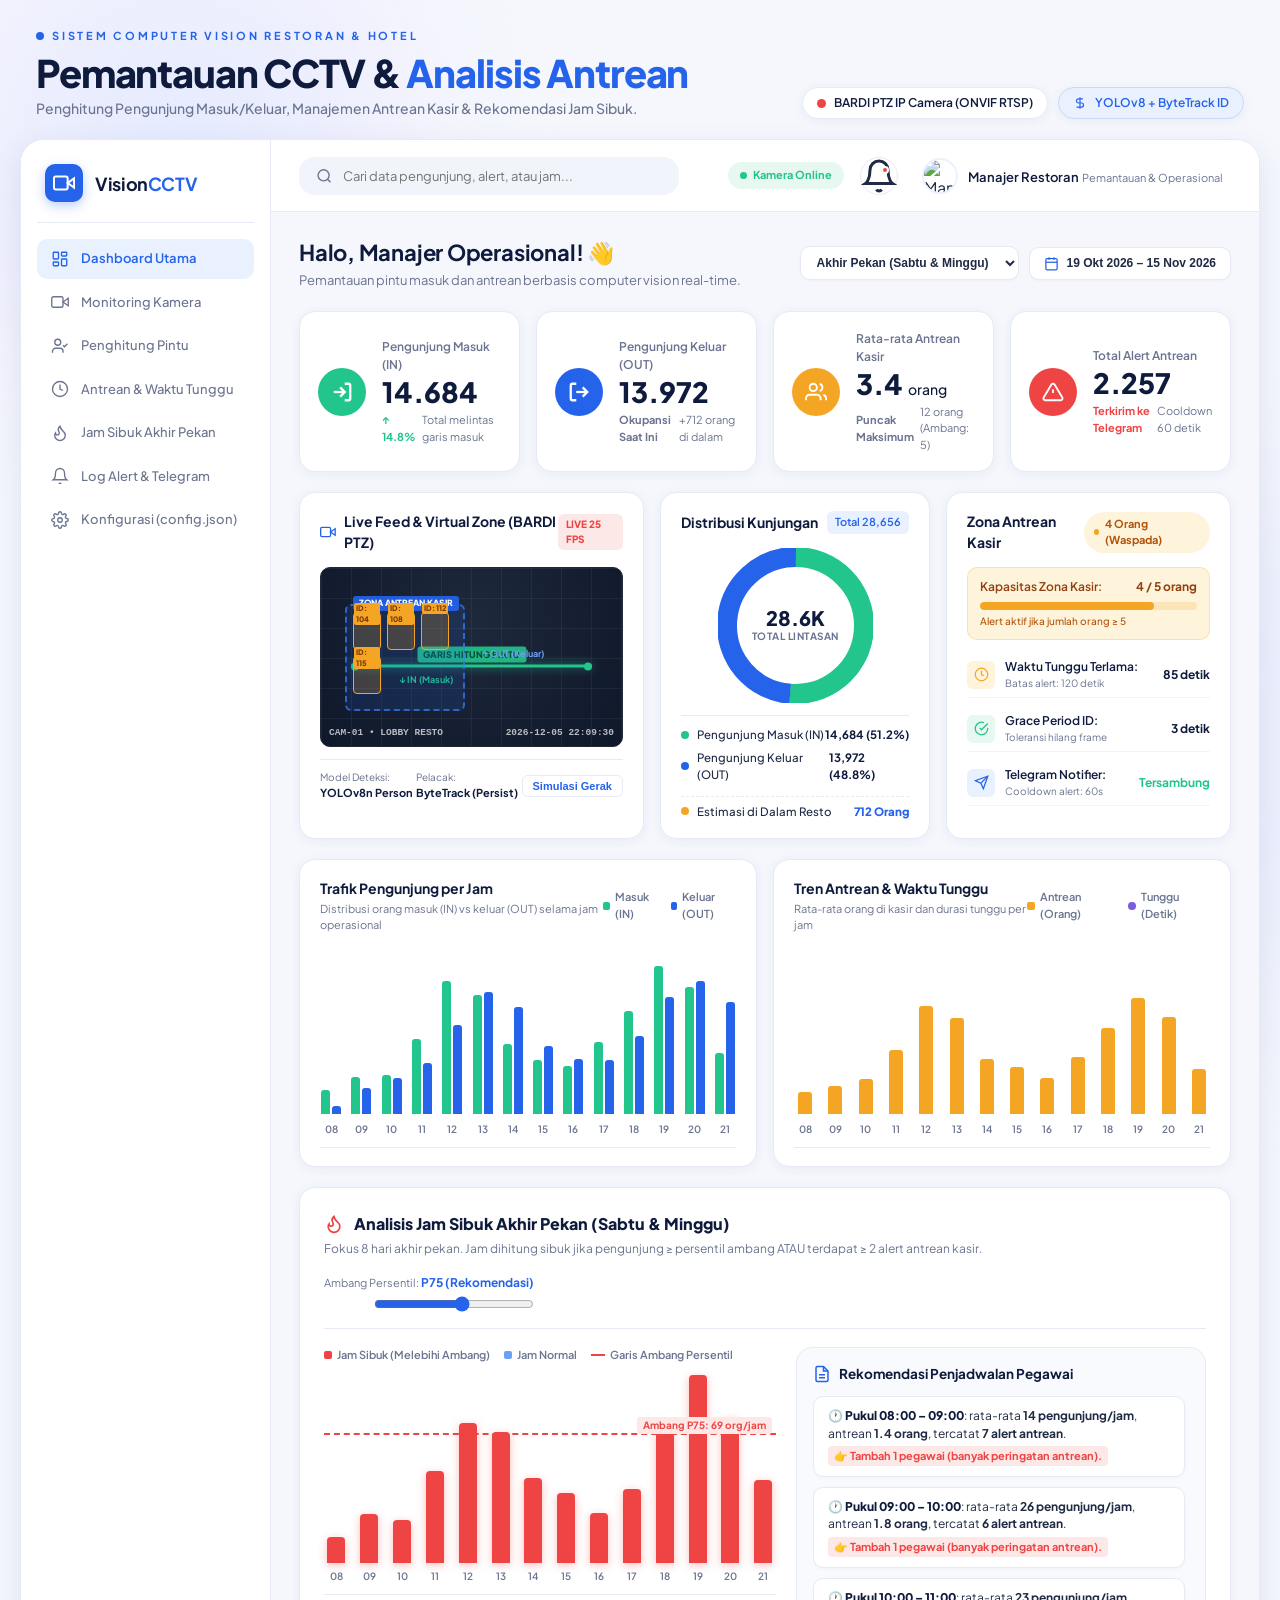
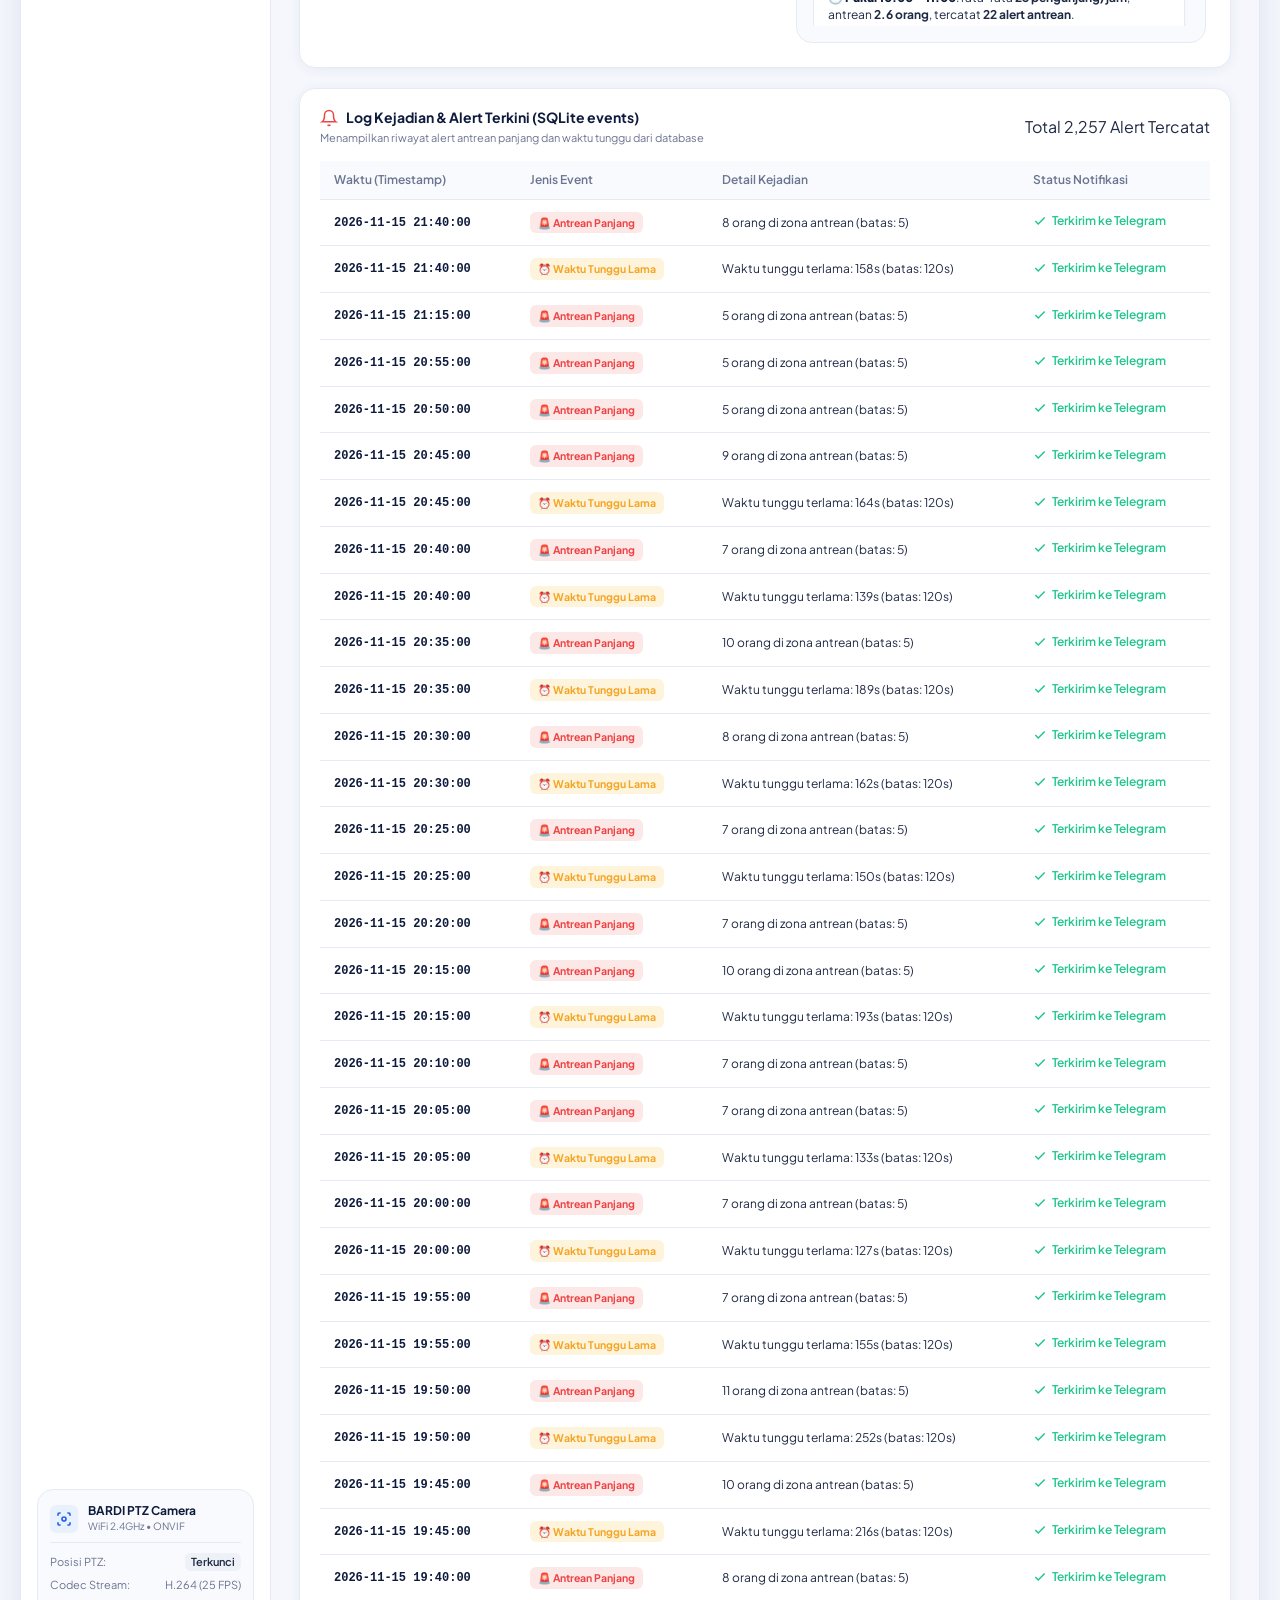
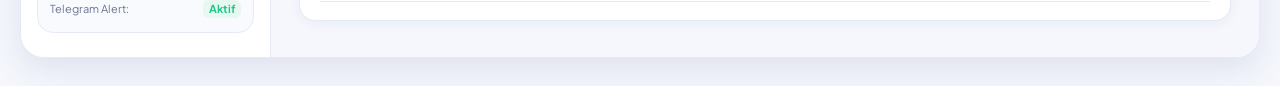
==== flowtask-dashboard/index.html @ 7a2d2748 "first commit" ====
<!DOCTYPE html>
<html lang="id">
<head>
  <meta charset="UTF-8">
  <meta name="viewport" content="width=device-width, initial-scale=1.0">
  <title>VisionCCTV — Pemantauan Pintu Masuk & Antrean</title>
  <!-- Google Fonts: Plus Jakarta Sans & Inter -->
  <link rel="preconnect" href="https://fonts.googleapis.com">
  <link rel="preconnect" href="https://fonts.gstatic.com" crossorigin>
  <link href="https://fonts.googleapis.com/css2?family=Inter:wght@400;500;600;700&family=Plus+Jakarta+Sans:wght@500;600;700;800&display=swap" rel="stylesheet">
  <!-- Stylesheet -->
  <link rel="stylesheet" href="css/style.css">
</head>
<body>

  <!-- Decorative Background Blobs -->
  <div class="bg-blob-tl"></div>
  <div class="bg-blob-br"></div>

  <!-- Hero Header (di luar frame aplikasi) -->
  <header class="hero-wrapper">
    <div class="hero-left">
      <div class="eyebrow">
        <span>SISTEM COMPUTER VISION RESTORAN & HOTEL</span>
      </div>
      <h1 class="hero-title">Pemantauan CCTV & <span>Analisis Antrean</span></h1>
      <p class="hero-tagline">Penghitung Pengunjung Masuk/Keluar, Manajemen Antrean Kasir & Rekomendasi Jam Sibuk.</p>
    </div>
    
    <div class="hero-right-status">
      <div class="status-pill-badge">
        <span class="live-pulse"></span>
        <span>BARDI PTZ IP Camera (ONVIF RTSP)</span>
      </div>
      <div class="status-pill-badge secondary">
        <svg width="14" height="14" viewBox="0 0 24 24" fill="none" stroke="currentColor" stroke-width="2"><path d="M12 2v20M17 5H9.5a3.5 3.5 0 0 0 0 7h5a3.5 3.5 0 0 1 0 7H6"/></svg>
        <span>YOLOv8 + ByteTrack ID</span>
      </div>
    </div>
  </header>

  <!-- Main App Frame -->
  <div class="app-container">
    
    <!-- Sidebar -->
    <aside class="sidebar">
      <div class="sidebar-brand">
        <div class="brand-icon">
          <svg width="22" height="22" viewBox="0 0 24 24" fill="none" stroke="currentColor" stroke-width="2.2"><path d="M23 7l-7 5 7 5V7z"/><rect x="1" y="5" width="15" height="14" rx="2" ry="2"/></svg>
        </div>
        <div class="brand-text">Vision<span>CCTV</span></div>
      </div>

      <nav class="sidebar-nav">
        <!-- 1. Dashboard Utama -->
        <a href="#dashboard" class="nav-item active" data-section="dashboard">
          <svg viewBox="0 0 24 24"><rect width="7" height="9" x="3" y="3" rx="1"/><rect width="7" height="5" x="14" y="3" rx="1"/><rect width="7" height="9" x="14" y="12" rx="1"/><rect width="7" height="5" x="3" y="16" rx="1"/></svg>
          <span>Dashboard Utama</span>
        </a>
        <!-- 2. Pemantauan CCTV -->
        <a href="#cctv" class="nav-item" data-section="cctv">
          <svg viewBox="0 0 24 24"><path d="M23 7l-7 5 7 5V7z"/><rect x="1" y="5" width="15" height="14" rx="2" ry="2"/></svg>
          <span>Monitoring Kamera</span>
        </a>
        <!-- 3. Lalu Lintas Pengunjung -->
        <a href="#visitors" class="nav-item" data-section="visitors">
          <svg viewBox="0 0 24 24"><path d="M16 21v-2a4 4 0 0 0-4-4H6a4 4 0 0 0-4 4v2"/><circle cx="9" cy="7" r="4"/><polyline points="16 11 18 13 22 9"/></svg>
          <span>Penghitung Pintu</span>
        </a>
        <!-- 4. Antrean Kasir -->
        <a href="#queue" class="nav-item" data-section="queue">
          <svg viewBox="0 0 24 24"><circle cx="12" cy="12" r="10"/><polyline points="12 6 12 12 16 14"/></svg>
          <span>Antrean & Waktu Tunggu</span>
        </a>
        <!-- 5. Jam Sibuk & Rekomendasi -->
        <a href="#busy-hours" class="nav-item" data-section="busy-hours">
          <svg viewBox="0 0 24 24"><path d="M8.5 14.5A2.5 2.5 0 0 0 11 12c0-1.38-.5-2-1-3-1.072-2.143-.224-4.054 2-6 .5 2.5 2 4.9 4 6.5 2 1.6 3 3.5 3 5.5a7 7 0 1 1-14 0c0-1.153.433-2.294 1-3a2.5 2.5 0 0 0 2.5 2.5z"/></svg>
          <span>Jam Sibuk Akhir Pekan</span>
        </a>
        <!-- 6. Riwayat Alert -->
        <a href="#alerts" class="nav-item" data-section="alerts">
          <svg viewBox="0 0 24 24"><path d="M18 8A6 6 0 0 0 6 8c0 7-3 9-3 9h18s-3-2-3-9"/><path d="M13.73 21a2 2 0 0 1-3.46 0"/></svg>
          <span>Log Alert & Telegram</span>
        </a>
        <!-- 7. Konfigurasi Sistem -->
        <a href="#config" class="nav-item" id="btn-nav-config">
          <svg viewBox="0 0 24 24"><circle cx="12" cy="12" r="3"/><path d="M19.4 15a1.65 1.65 0 0 0 .33 1.82l.06.06a2 2 0 0 1 0 2.83 2 2 0 0 1-2.83 0l-.06-.06a1.65 1.65 0 0 0-1.82-.33 1.65 1.65 0 0 0-1 1.51V21a2 2 0 0 1-2 2 2 2 0 0 1-2-2v-.09A1.65 1.65 0 0 0 9 19.4a1.65 1.65 0 0 0-1.82.33l-.06.06a2 2 0 0 1-2.83 0 2 2 0 0 1 0-2.83l.06-.06a1.65 1.65 0 0 0 .33-1.82 1.65 1.65 0 0 0-1.51-1H3a2 2 0 0 1-2-2 2 2 0 0 1 2-2h.09A1.65 1.65 0 0 0 4.6 9a1.65 1.65 0 0 0-.33-1.82l-.06-.06a2 2 0 0 1 0-2.83 2 2 0 0 1 2.83 0l.06.06a1.65 1.65 0 0 0 1.82.33H9a1.65 1.65 0 0 0 1-1.51V3a2 2 0 0 1 2-2 2 2 0 0 1 2 2v.09a1.65 1.65 0 0 0 1 1.51 1.65 1.65 0 0 0 1.82-.33l.06-.06a2 2 0 0 1 2.83 0 2 2 0 0 1 0 2.83l-.06.06a1.65 1.65 0 0 0-.33 1.82V9a1.65 1.65 0 0 0 1.51 1H21a2 2 0 0 1 2 2 2 2 0 0 1-2 2h-.09a1.65 1.65 0 0 0-1.51 1z"/></svg>
          <span>Konfigurasi (config.json)</span>
        </a>
      </nav>

      <!-- Info Perangkat Kamera CCTV BARDI -->
      <div class="cctv-device-card">
        <div class="cctv-device-head">
          <div class="device-icon">
            <svg width="16" height="16" viewBox="0 0 24 24" fill="none" stroke="currentColor" stroke-width="2.5"><circle cx="12" cy="12" r="3"/><path d="M3 7V5a2 2 0 0 1 2-2h2"/><path d="M17 3h2a2 2 0 0 1 2 2v2"/><path d="M21 17v2a2 2 0 0 1-2 2h-2"/><path d="M7 21H5a2 2 0 0 1-2-2v-2"/></svg>
          </div>
          <div>
            <div class="device-name">BARDI PTZ Camera</div>
            <div class="device-tag">WiFi 2.4GHz • ONVIF</div>
          </div>
        </div>
        <div class="device-meta-list">
          <div class="device-meta-row">
            <span>Posisi PTZ:</span>
            <span class="meta-status-badge">Terkunci</span>
          </div>
          <div class="device-meta-row">
            <span>Codec Stream:</span>
            <span>H.264 (25 FPS)</span>
          </div>
          <div class="device-meta-row">
            <span>Telegram Alert:</span>
            <span class="meta-status-active">Aktif</span>
          </div>
        </div>
      </div>
    </aside>

    <!-- Main Content Wrapper -->
    <main class="main-wrapper">
      
      <!-- Topbar -->
      <header class="topbar">
        <div class="search-box">
          <svg viewBox="0 0 24 24" fill="none" stroke-width="2"><circle cx="11" cy="11" r="8"/><line x1="21" y1="21" x2="16.65" y2="16.65"/></svg>
          <input type="text" id="search-input" placeholder="Cari data pengunjung, alert, atau jam..." autocomplete="off">
        </div>

        <div class="topbar-actions">
          <div class="system-status-pill">
            <span class="dot-green"></span>
            <span>Kamera Online</span>
          </div>

          <button class="btn-icon" id="notif-btn" aria-label="Notifikasi Alert" title="Daftar Alert Antrean Terkini">
            <svg viewBox="0 0 24 24" fill="none" stroke="currentColor" stroke-width="2"><path d="M18 8A6 6 0 0 0 6 8c0 7-3 9-3 9h18s-3-2-3-9"/><path d="M13.73 21a2 2 0 0 1-3.46 0"/></svg>
            <span class="badge-dot" id="notif-dot"></span>
          </button>

          <div class="user-profile">
            <img class="user-avatar" src="https://images.unsplash.com/photo-1534528741775-53994a69daeb?w=100&auto=format&fit=crop&q=80" alt="Manajer Operasional">
            <div class="user-info">
              <span class="user-name">Manajer Restoran</span>
              <span class="user-role">Pemantauan & Operasional</span>
            </div>
          </div>
        </div>
      </header>

      <!-- Content Area -->
      <div class="content-area">
        
        <!-- Greeting & Filter Bar -->
        <div class="greeting-bar">
          <div class="greeting-text">
            <h1>Halo, Manajer Operasional! 👋</h1>
            <p>Pemantauan pintu masuk dan antrean berbasis computer vision real-time.</p>
          </div>

          <div class="filter-controls-group">
            <!-- Filter Hari -->
            <select class="filter-dropdown" id="filter-day-select">
              <option value="all">Semua Hari</option>
              <option value="weekend" selected>Akhir Pekan (Sabtu & Minggu)</option>
              <option value="saturday">Sabtu Saja</option>
              <option value="sunday">Minggu Saja</option>
              <option value="weekday">Hari Kerja (Senin–Jumat)</option>
            </select>

            <!-- Rentang Tanggal -->
            <button class="date-picker-btn" id="date-picker-btn">
              <svg viewBox="0 0 24 24" fill="none" stroke-width="2"><rect width="18" height="18" x="3" y="4" rx="2" ry="2"/><line x1="16" y1="2" x2="16" y2="6"/><line x1="8" y1="2" x2="8" y2="6"/><line x1="3" y1="10" x2="21" y2="10"/></svg>
              <span id="date-range-display">19 Okt 2026 – 15 Nov 2026</span>
            </button>
          </div>
        </div>

        <!-- Row 1: 4 KPI Cards (Data Riil Database) -->
        <section class="kpi-grid" id="kpi-grid">
          <!-- 1. Pengunjung Masuk -->
          <div class="card kpi-card">
            <div class="kpi-icon-wrap" style="background-color: var(--color-success);">
              <svg viewBox="0 0 24 24" fill="none" stroke="currentColor" stroke-width="2.5"><path d="M15 3h4a2 2 0 0 1 2 2v14a2 2 0 0 1-2 2h-4"/><polyline points="10 17 15 12 10 7"/><line x1="15" y1="12" x2="3" y2="12"/></svg>
            </div>
            <div class="kpi-details">
              <span class="kpi-label">Pengunjung Masuk (IN)</span>
              <span class="kpi-value" id="kpi-in">14,684</span>
              <div class="kpi-trend">
                <span class="trend-badge positive">↑ 14.8%</span>
                <span class="trend-subtext">Total melintas garis masuk</span>
              </div>
            </div>
          </div>

          <!-- 2. Pengunjung Keluar -->
          <div class="card kpi-card">
            <div class="kpi-icon-wrap" style="background-color: var(--color-primary);">
              <svg viewBox="0 0 24 24" fill="none" stroke="currentColor" stroke-width="2.5"><path d="M9 21H5a2 2 0 0 1-2-2V5a2 2 0 0 1 2-2h4"/><polyline points="16 17 21 12 16 7"/><line x1="21" y1="12" x2="9" y2="12"/></svg>
            </div>
            <div class="kpi-details">
              <span class="kpi-label">Pengunjung Keluar (OUT)</span>
              <span class="kpi-value" id="kpi-out">13,972</span>
              <div class="kpi-trend">
                <span class="trend-badge neutral">Okupansi Saat Ini</span>
                <span class="trend-subtext" id="kpi-occupancy">+712 orang di dalam</span>
              </div>
            </div>
          </div>

          <!-- 3. Rata-rata Orang di Antrean -->
          <div class="card kpi-card">
            <div class="kpi-icon-wrap" style="background-color: var(--color-warning);">
              <svg viewBox="0 0 24 24" fill="none" stroke="currentColor" stroke-width="2"><path d="M17 21v-2a4 4 0 0 0-4-4H5a4 4 0 0 0-4 4v2"/><circle cx="9" cy="7" r="4"/><path d="M23 21v-2a4 4 0 0 0-3-3.87"/><path d="M16 3.13a4 4 0 0 1 0 7.75"/></svg>
            </div>
            <div class="kpi-details">
              <span class="kpi-label">Rata-rata Antrean Kasir</span>
              <span class="kpi-value" id="kpi-queue">3.4 <small style="font-size:14px;font-weight:500;">orang</small></span>
              <div class="kpi-trend">
                <span class="trend-badge neutral">Puncak Maksimum</span>
                <span class="trend-subtext">12 orang (Ambang: 5)</span>
              </div>
            </div>
          </div>

          <!-- 4. Total Alert Antrean -->
          <div class="card kpi-card">
            <div class="kpi-icon-wrap" style="background-color: var(--color-danger);">
              <svg viewBox="0 0 24 24" fill="none" stroke="currentColor" stroke-width="2"><path d="M10.29 3.86L1.82 18a2 2 0 0 0 1.71 3h16.94a2 2 0 0 0 1.71-3L13.71 3.86a2 2 0 0 0-3.42 0z"/><line x1="12" y1="9" x2="12" y2="13"/><line x1="12" y1="17" x2="12.01" y2="17"/></svg>
            </div>
            <div class="kpi-details">
              <span class="kpi-label">Total Alert Antrean</span>
              <span class="kpi-value" id="kpi-alerts">2,257</span>
              <div class="kpi-trend">
                <span class="trend-badge negative">Terkirim ke Telegram</span>
                <span class="trend-subtext">Cooldown 60 detik</span>
              </div>
            </div>
          </div>
        </section>

        <!-- Row 2: 3 Cards (Live CCTV Simulation + Distribusi Kunjungan + Status Antrean Saat Ini) -->
        <section class="row-3-cols">
          
          <!-- Card 1: Live CCTV Simulator & Virtual Overlay -->
          <div class="card">
            <div class="card-header">
              <div class="card-title">
                <svg width="18" height="18" viewBox="0 0 24 24" fill="none" stroke="var(--color-primary)" stroke-width="2"><path d="M23 7l-7 5 7 5V7z"/><rect x="1" y="5" width="15" height="14" rx="2" ry="2"/></svg>
                <span>Live Feed & Virtual Zone (BARDI PTZ)</span>
              </div>
              <span class="live-stream-badge">LIVE 25 FPS</span>
            </div>

            <!-- Canvas/SVG CCTV Viewport -->
            <div class="cctv-viewport" id="cctv-viewport">
              <div class="cctv-screen-sim">
                <div class="cctv-floor-lines"></div>
                
                <!-- Virtual Line (pt1: 300, 400 ke pt2: 900, 400) -->
                <div class="virtual-line-overlay">
                  <div class="virtual-line-bar">
                    <span class="line-label-in">↓ IN (Masuk)</span>
                    <span class="line-label-title">GARIS HITUNG PINTU</span>
                    <span class="line-label-out">↑ OUT (Keluar)</span>
                  </div>
                </div>

                <!-- Queue Zone Polygon (100,300 to 500,600) -->
                <div class="queue-zone-overlay">
                  <div class="zone-badge">ZONA ANTREAN KASIR</div>
                  <div class="person-sim-box person-1">
                    <span class="person-id">ID: 104</span>
                  </div>
                  <div class="person-sim-box person-2">
                    <span class="person-id">ID: 108</span>
                  </div>
                  <div class="person-sim-box person-3">
                    <span class="person-id">ID: 112</span>
                  </div>
                  <div class="person-sim-box person-4">
                    <span class="person-id">ID: 115</span>
                  </div>
                </div>

                <!-- Camera Info Watermark -->
                <div class="cctv-watermark">
                  <span>CAM-01 • LOBBY RESTO</span>
                  <span id="cctv-timestamp">2026-11-17 16:10:24</span>
                </div>
              </div>
            </div>

            <div class="cctv-controls-footer">
              <div class="cctv-stat-item">
                <span class="cctv-stat-label">Model Deteksi:</span>
                <span class="cctv-stat-val">YOLOv8n Person</span>
              </div>
              <div class="cctv-stat-item">
                <span class="cctv-stat-label">Pelacak:</span>
                <span class="cctv-stat-val">ByteTrack (Persist)</span>
              </div>
              <button class="btn-sm-outline" id="btn-toggle-sim">Simulasi Gerak</button>
            </div>
          </div>

          <!-- Card 2: Distribusi Kunjungan (Donut Chart) -->
          <div class="card">
            <div class="card-header">
              <h2 class="card-title">Distribusi Kunjungan</h2>
              <span class="card-subtitle-badge">Total 28,656</span>
            </div>
            <div class="donut-card-content">
              <div class="donut-chart-container" id="cctv-donut-container">
                <!-- SVG Donut Chart injected here -->
              </div>
              <div class="donut-legend">
                <div class="legend-row">
                  <div class="legend-left">
                    <span class="legend-dot" style="background-color: var(--color-success);"></span>
                    <span>Pengunjung Masuk (IN)</span>
                  </div>
                  <span class="legend-val">14,684 (51.2%)</span>
                </div>
                <div class="legend-row">
                  <div class="legend-left">
                    <span class="legend-dot" style="background-color: var(--color-primary);"></span>
                    <span>Pengunjung Keluar (OUT)</span>
                  </div>
                  <span class="legend-val">13,972 (48.8%)</span>
                </div>
                <div class="legend-row" style="margin-top:6px;padding-top:6px;border-top:1px dashed var(--color-border);">
                  <div class="legend-left">
                    <span class="legend-dot" style="background-color: var(--color-warning);"></span>
                    <span>Estimasi di Dalam Resto</span>
                  </div>
                  <span class="legend-val" style="color:var(--color-primary);font-weight:800;">712 Orang</span>
                </div>
              </div>
            </div>
          </div>

          <!-- Card 3: Status Antrean Kasir Saat Ini -->
          <div class="card">
            <div class="card-header">
              <h2 class="card-title">Zona Antrean Kasir</h2>
              <span class="status-badge meeting" id="queue-status-badge">
                <span class="dot"></span>
                <span>4 Orang (Waspada)</span>
              </span>
            </div>

            <div class="queue-monitor-card-body">
              <div class="queue-gauge-wrap">
                <div class="gauge-head">
                  <span class="gauge-title">Kapasitas Zona Kasir:</span>
                  <span class="gauge-num"><strong>4</strong> / 5 orang</span>
                </div>
                <div class="gauge-track">
                  <div class="gauge-bar" style="width: 80%; background-color: var(--color-warning);"></div>
                </div>
                <div class="gauge-caption">Alert aktif jika jumlah orang ≥ 5</div>
              </div>

              <div class="queue-metrics-list">
                <div class="q-metric-item">
                  <div class="q-metric-left">
                    <div class="q-icon-box" style="background-color: var(--tint-warning); color: var(--color-warning);">
                      <svg viewBox="0 0 24 24" fill="none" stroke="currentColor" stroke-width="2"><circle cx="12" cy="12" r="10"/><polyline points="12 6 12 12 16 14"/></svg>
                    </div>
                    <div>
                      <div class="q-label">Waktu Tunggu Terlama:</div>
                      <div class="q-sub">Batas alert: 120 detik</div>
                    </div>
                  </div>
                  <div class="q-metric-val">85 detik</div>
                </div>

                <div class="q-metric-item">
                  <div class="q-metric-left">
                    <div class="q-icon-box" style="background-color: var(--tint-success); color: var(--color-success);">
                      <svg viewBox="0 0 24 24" fill="none" stroke="currentColor" stroke-width="2"><path d="M22 11.08V12a10 10 0 1 1-5.93-9.14"/><polyline points="22 4 12 14.01 9 11.01"/></svg>
                    </div>
                    <div>
                      <div class="q-label">Grace Period ID:</div>
                      <div class="q-sub">Toleransi hilang frame</div>
                    </div>
                  </div>
                  <div class="q-metric-val">3 detik</div>
                </div>

                <div class="q-metric-item">
                  <div class="q-metric-left">
                    <div class="q-icon-box" style="background-color: var(--color-primary-50); color: var(--color-primary);">
                      <svg viewBox="0 0 24 24" fill="none" stroke="currentColor" stroke-width="2"><path d="m22 2-7 20-4-9-9-4Z"/><path d="M22 2 11 13"/></svg>
                    </div>
                    <div>
                      <div class="q-label">Telegram Notifier:</div>
                      <div class="q-sub">Cooldown alert: 60s</div>
                    </div>
                  </div>
                  <div class="q-metric-val" style="color:var(--color-success);font-weight:700;">Tersambung</div>
                </div>
              </div>
            </div>
          </div>

        </section>

        <!-- Row 3: 2 Cards (Grafik Pengunjung per Jam & Tren Antrean) -->
        <section class="row-team-activity">
          
          <!-- Card 1: Grafik Pengunjung per Jam (08:00 - 22:00) -->
          <div class="card">
            <div class="card-header">
              <div>
                <h2 class="card-title">Trafik Pengunjung per Jam</h2>
                <span class="card-subtext">Distribusi orang masuk (IN) vs keluar (OUT) selama jam operasional</span>
              </div>
              <div class="chart-legend-top">
                <span class="legend-pill in"><span class="dot-in"></span> Masuk (IN)</span>
                <span class="legend-pill out"><span class="dot-out"></span> Keluar (OUT)</span>
              </div>
            </div>

            <div class="chart-container-cctv" id="hourly-traffic-chart">
              <!-- Dual bar chart injected here -->
            </div>
          </div>

          <!-- Card 2: Tren Panjang Antrean & Rata-rata Waktu Tunggu -->
          <div class="card">
            <div class="card-header">
              <div>
                <h2 class="card-title">Tren Antrean & Waktu Tunggu</h2>
                <span class="card-subtext">Rata-rata orang di kasir dan durasi tunggu per jam</span>
              </div>
              <div class="chart-legend-top">
                <span class="legend-pill queue"><span class="dot-queue"></span> Antrean (Orang)</span>
                <span class="legend-pill wait"><span class="dot-wait"></span> Tunggu (Detik)</span>
              </div>
            </div>

            <div class="chart-container-cctv" id="queue-trend-chart">
              <!-- Queue trend chart injected here -->
            </div>
          </div>

        </section>

        <!-- Row 4: Analisis Jam Sibuk Akhir Pekan & Saran Penambahan Pegawai -->
        <section class="card busy-analysis-card" id="busy-hours-section">
          <div class="busy-card-head">
            <div class="busy-head-info">
              <div class="busy-title-badge">
                <svg width="20" height="20" viewBox="0 0 24 24" fill="none" stroke="currentColor" stroke-width="2"><path d="M8.5 14.5A2.5 2.5 0 0 0 11 12c0-1.38-.5-2-1-3-1.072-2.143-.224-4.054 2-6 .5 2.5 2 4.9 4 6.5 2 1.6 3 3.5 3 5.5a7 7 0 1 1-14 0c0-1.153.433-2.294 1-3a2.5 2.5 0 0 0 2.5 2.5z"/></svg>
                <h2>Analisis Jam Sibuk Akhir Pekan (Sabtu & Minggu)</h2>
              </div>
              <p class="busy-subtitle">Fokus 8 hari akhir pekan. Jam dihitung sibuk jika pengunjung ≥ persentil ambang ATAU terdapat ≥ 2 alert antrean kasir.</p>
            </div>

            <!-- Slider Persentil Ambang -->
            <div class="percentile-slider-wrap">
              <div class="slider-label">
                <span>Ambang Persentil:</span>
                <strong id="percentile-val-display">P75 (Rekomendasi)</strong>
              </div>
              <input type="range" id="percentile-slider" min="50" max="95" step="5" value="75">
            </div>
          </div>

          <!-- Layout Split: Chart di Kiri, Rekomendasi di Kanan -->
          <div class="busy-analysis-grid">
            
            <!-- Visualisasi Bar Chart Jam Sibuk -->
            <div class="busy-chart-container">
              <div class="busy-chart-legend">
                <span class="legend-pill busy-red"><span class="dot-red"></span> Jam Sibuk (Melebihi Ambang)</span>
                <span class="legend-pill busy-normal"><span class="dot-blue"></span> Jam Normal</span>
                <span class="legend-pill busy-thresh"><span class="dot-dashed"></span> Garis Ambang Persentil</span>
              </div>
              <div class="busy-bar-chart" id="busy-bar-chart">
                <!-- Stacked / categorized bars injected here -->
              </div>
            </div>

            <!-- Kartu Saran Penambahan Pegawai -->
            <div class="staffing-advice-container">
              <div class="advice-head">
                <svg width="18" height="18" viewBox="0 0 24 24" fill="none" stroke="var(--color-primary)" stroke-width="2"><path d="M14 2H6a2 2 0 0 0-2 2v16a2 2 0 0 0 2 2h12a2 2 0 0 0 2-2V8z"/><polyline points="14 2 14 8 20 8"/><line x1="16" y1="13" x2="8" y2="13"/><line x1="16" y1="17" x2="8" y2="17"/></svg>
                <h3>Rekomendasi Penjadwalan Pegawai</h3>
              </div>

              <div class="advice-list" id="advice-list">
                <!-- Rekomendasi dinamis diinject dari data nyata -->
              </div>
            </div>

          </div>
        </section>

        <!-- Row 5: Log Event & Alert Terkini (Real-time Feed dari Database) -->
        <section class="card" id="alerts-section">
          <div class="card-header">
            <div>
              <h2 class="card-title">
                <svg width="18" height="18" viewBox="0 0 24 24" fill="none" stroke="var(--color-danger)" stroke-width="2"><path d="M18 8A6 6 0 0 0 6 8c0 7-3 9-3 9h18s-3-2-3-9"/><path d="M13.73 21a2 2 0 0 1-3.46 0"/></svg>
                <span>Log Kejadian & Alert Terkini (SQLite events)</span>
              </h2>
              <span class="card-subtext">Menampilkan riwayat alert antrean panjang dan waktu tunggu dari database</span>
            </div>
            <span class="status-counter-pill">Total 2,257 Alert Tercatat</span>
          </div>

          <div class="table-responsive">
            <table class="cctv-table" id="events-table">
              <thead>
                <tr>
                  <th>Waktu (Timestamp)</th>
                  <th>Jenis Event</th>
                  <th>Detail Kejadian</th>
                  <th>Status Notifikasi</th>
                </tr>
              </thead>
              <tbody id="events-table-body">
                <!-- Injected from cctv_data.js -->
              </tbody>
            </table>
          </div>
        </section>

      </div>
    </main>
  </div>

  <!-- Modal Konfigurasi Parameter (config.json) -->
  <div class="modal-overlay" id="config-modal" role="dialog" aria-modal="true">
    <div class="modal-box" style="width: 580px;">
      <div class="modal-head">
        <h3>Parameter Konfigurasi (config.json)</h3>
        <button class="modal-close" id="config-modal-close">&times;</button>
      </div>

      <div class="config-modal-body">
        <div class="config-group">
          <label>Sumber Video / Stream RTSP:</label>
          <input type="text" id="cfg-source" value="samples/contoh.mp4" readonly>
          <small class="cfg-hint">Untuk kamera nyata: ganti dengan URL RTSP ONVIF kamera BARDI.</small>
        </div>

        <div class="config-grid-2">
          <div class="config-group">
            <label>Garis Hitung Virtual PT1:</label>
            <input type="text" id="cfg-line-pt1" value="[300, 400]" readonly>
          </div>
          <div class="config-group">
            <label>Garis Hitung Virtual PT2:</label>
            <input type="text" id="cfg-line-pt2" value="[900, 400]" readonly>
          </div>
        </div>

        <div class="config-grid-2">
          <div class="config-group">
            <label>Ambang Maks Orang di Antrean:</label>
            <input type="number" id="cfg-max-people" value="5">
          </div>
          <div class="config-group">
            <label>Ambang Maks Waktu Tunggu (detik):</label>
            <input type="number" id="cfg-max-wait" value="120">
          </div>
        </div>

        <div class="config-grid-2">
          <div class="config-group">
            <label>Cooldown Alert (detik):</label>
            <input type="number" id="cfg-cooldown" value="60">
          </div>
          <div class="config-group">
            <label>Grace Period ID Hilang (detik):</label>
            <input type="number" id="cfg-grace" value="3">
          </div>
        </div>

        <div class="config-grid-2">
          <div class="config-group">
            <label>Model YOLO:</label>
            <input type="text" id="cfg-yolo" value="yolov8n.pt" readonly>
          </div>
          <div class="config-group">
            <label>Pelacak Objek (Tracker):</label>
            <input type="text" id="cfg-tracker" value="bytetrack.yaml" readonly>
          </div>
        </div>
      </div>

      <div class="modal-actions">
        <button type="button" class="btn-secondary" id="config-modal-cancel">Tutup</button>
        <button type="button" class="btn-primary" id="config-modal-save">Simpan Perubahan</button>
      </div>
    </div>
  </div>

  <!-- Toast Notification Feedback -->
  <div class="toast" id="toast-notification">
    <svg width="18" height="18" viewBox="0 0 24 24" fill="none" stroke="#22C58B" stroke-width="2.5"><circle cx="12" cy="12" r="10"/><path d="m9 12 2 2 4-4"/></svg>
    <span class="toast-text">Tindakan berhasil dilakukan</span>
  </div>

  <!-- Scripts -->
  <script src="js/cctv_data.js"></script>
  <script src="js/app.js"></script>
</body>
</html>
---- flowtask-dashboard/css/style.css ----
/* ==========================================================================
   VisionCCTV — Pemantauan Pintu Masuk & Antrean
   Sesuai Spesifikasi Sistem Desain Modern SaaS DESIGN.md & AGENTS.md
   ========================================================================== */

:root {
  /* Brand & Netral */
  --color-primary: #2563EB;
  --color-primary-600: #1D4ED8;
  --color-primary-400: #6EA0F5;
  --color-primary-200: #C9D8F8;
  --color-primary-50: #EAF1FE;
  --color-text-strong: #0F1B3D;
  --color-text: #1F2A44;
  --color-text-muted: #6B7490;
  --color-border: #E6EAF4;
  --color-bg-app: #F5F7FD;
  --color-surface: #FFFFFF;

  /* Semantik / Status */
  --color-success: #22C58B;
  --color-warning: #F5A524;
  --color-danger: #EF4444;
  --color-info-purple: #7C5CE0;
  --color-away: #8A93A8;

  /* Pastel Tints */
  --tint-success: #E7F8F0;
  --tint-warning: #FEF4DC;
  --tint-danger: #FDE8E8;
  --tint-neutral: #EEF1F7;

  /* Radii */
  --radius-sm: 6px;
  --radius-md: 10px;
  --radius-lg: 16px;
  --radius-xl: 24px;
  --radius-full: 999px;

  /* Shadows */
  --shadow-card: 0 2px 12px rgba(30, 50, 110, 0.06);
  --shadow-float: 0 12px 32px rgba(30, 50, 110, 0.10);
  --shadow-hover: 0 6px 18px rgba(37, 99, 235, 0.12);

  /* Fonts */
  --font-sans: 'Plus Jakarta Sans', 'Inter', system-ui, -apple-system, BlinkMacSystemFont, 'Segoe UI', Roboto, sans-serif;
  
  /* Transitions */
  --transition-fast: 150ms ease-out;
  --transition-normal: 200ms ease-out;
}

/* Reset & Base */
*, *::before, *::after {
  box-sizing: border-box;
  margin: 0;
  padding: 0;
}

body {
  font-family: var(--font-sans);
  background-color: var(--color-bg-app);
  color: var(--color-text);
  line-height: 1.5;
  -webkit-font-smoothing: antialiased;
  min-height: 100vh;
  position: relative;
  overflow-x: hidden;
  padding: 28px 20px;
}

/* Background Gradients & Blobs */
.bg-blob-tl {
  position: fixed;
  top: -120px;
  left: -100px;
  width: 550px;
  height: 550px;
  background: radial-gradient(circle, rgba(220, 230, 255, 0.8) 0%, rgba(239, 233, 255, 0.4) 60%, transparent 80%);
  pointer-events: none;
  z-index: 0;
  filter: blur(50px);
}

.bg-blob-br {
  position: fixed;
  bottom: -150px;
  right: -100px;
  width: 600px;
  height: 600px;
  background: radial-gradient(circle, rgba(239, 233, 255, 0.8) 0%, rgba(220, 230, 255, 0.4) 60%, transparent 80%);
  pointer-events: none;
  z-index: 0;
  filter: blur(60px);
}

/* ==========================================================================
   Hero Section (di luar app frame)
   ========================================================================== */
.hero-wrapper {
  max-width: 1440px;
  margin: 0 auto 20px auto;
  padding: 0 16px;
  display: flex;
  justify-content: space-between;
  align-items: flex-end;
  position: relative;
  z-index: 1;
}

.hero-left .eyebrow {
  font-size: 11px;
  font-weight: 700;
  letter-spacing: 0.25em;
  text-transform: uppercase;
  color: var(--color-primary);
  margin-bottom: 6px;
  display: flex;
  align-items: center;
  gap: 8px;
}

.hero-left .eyebrow::before {
  content: "";
  display: inline-block;
  width: 8px;
  height: 8px;
  border-radius: 50%;
  background: var(--color-primary);
}

.hero-left .hero-title {
  font-size: 38px;
  font-weight: 800;
  color: var(--color-text-strong);
  line-height: 1.15;
  letter-spacing: -0.03em;
}

.hero-left .hero-title span {
  color: var(--color-primary);
}

.hero-left .hero-tagline {
  font-size: 14px;
  color: var(--color-text-muted);
  margin-top: 4px;
  font-weight: 500;
}

.hero-right-status {
  display: flex;
  align-items: center;
  gap: 10px;
  flex-wrap: wrap;
}

.status-pill-badge {
  display: flex;
  align-items: center;
  gap: 8px;
  background: white;
  border: 1px solid var(--color-border);
  padding: 6px 14px;
  border-radius: var(--radius-full);
  font-size: 12px;
  font-weight: 600;
  color: var(--color-text-strong);
  box-shadow: var(--shadow-card);
}

.status-pill-badge.secondary {
  background: var(--color-primary-50);
  border-color: var(--color-primary-200);
  color: var(--color-primary);
}

.live-pulse {
  width: 9px;
  height: 9px;
  border-radius: 50%;
  background-color: var(--color-danger);
  box-shadow: 0 0 0 0 rgba(239, 68, 68, 0.7);
  animation: pulse 1.8s infinite;
}

@keyframes pulse {
  0% { transform: scale(0.95); box-shadow: 0 0 0 0 rgba(239, 68, 68, 0.7); }
  70% { transform: scale(1); box-shadow: 0 0 0 8px rgba(239, 68, 68, 0); }
  100% { transform: scale(0.95); box-shadow: 0 0 0 0 rgba(239, 68, 68, 0); }
}

/* ==========================================================================
   Main App Frame
   ========================================================================== */
.app-container {
  max-width: 1440px;
  margin: 0 auto;
  background: var(--color-surface);
  border-radius: var(--radius-xl);
  border: 1px solid var(--color-border);
  box-shadow: var(--shadow-float);
  display: flex;
  min-height: 960px;
  position: relative;
  z-index: 1;
  overflow: hidden;
}

/* ==========================================================================
   Sidebar
   ========================================================================== */
.sidebar {
  width: 250px;
  background: var(--color-surface);
  border-right: 1px solid var(--color-border);
  display: flex;
  flex-direction: column;
  padding: 24px 16px;
  flex-shrink: 0;
  transition: width var(--transition-normal);
}

.sidebar-brand {
  display: flex;
  align-items: center;
  gap: 12px;
  padding: 0 8px 20px 8px;
  border-bottom: 1px solid var(--color-border);
  margin-bottom: 16px;
}

.brand-icon {
  width: 38px;
  height: 38px;
  background: var(--color-primary);
  color: white;
  border-radius: var(--radius-md);
  display: flex;
  align-items: center;
  justify-content: center;
  box-shadow: 0 4px 12px rgba(37, 99, 235, 0.3);
}

.brand-text {
  font-size: 18px;
  font-weight: 700;
  color: var(--color-text-strong);
  letter-spacing: -0.02em;
}

.brand-text span {
  color: var(--color-primary);
}

.sidebar-nav {
  display: flex;
  flex-direction: column;
  gap: 4px;
  flex: 1;
  overflow-y: auto;
}

.nav-item {
  display: flex;
  align-items: center;
  gap: 12px;
  padding: 10px 14px;
  border-radius: var(--radius-md);
  font-size: 13px;
  font-weight: 500;
  color: var(--color-text-muted);
  text-decoration: none;
  transition: all var(--transition-fast);
  cursor: pointer;
}

.nav-item svg {
  width: 18px;
  height: 18px;
  stroke: currentColor;
  stroke-width: 1.8;
  fill: none;
  flex-shrink: 0;
}

.nav-item:hover {
  background-color: #F3F6FD;
  color: var(--color-text);
}

.nav-item.active {
  background-color: var(--color-primary-50);
  color: var(--color-primary);
  font-weight: 600;
}

.nav-item.active svg {
  stroke: var(--color-primary);
}

/* Device Card in Sidebar */
.cctv-device-card {
  margin-top: 20px;
  background: #F8FAFD;
  border: 1px solid var(--color-border);
  border-radius: var(--radius-lg);
  padding: 14px 12px;
}

.cctv-device-head {
  display: flex;
  align-items: center;
  gap: 10px;
  margin-bottom: 10px;
  padding-bottom: 8px;
  border-bottom: 1px solid var(--color-border);
}

.device-icon {
  width: 28px;
  height: 28px;
  border-radius: var(--radius-sm);
  background: var(--color-primary-50);
  color: var(--color-primary);
  display: flex;
  align-items: center;
  justify-content: center;
  flex-shrink: 0;
}

.device-name {
  font-size: 12px;
  font-weight: 700;
  color: var(--color-text-strong);
  line-height: 1.2;
}

.device-tag {
  font-size: 10px;
  color: var(--color-text-muted);
}

.device-meta-list {
  display: flex;
  flex-direction: column;
  gap: 6px;
  font-size: 11px;
}

.device-meta-row {
  display: flex;
  justify-content: space-between;
  align-items: center;
  color: var(--color-text-muted);
}

.meta-status-badge {
  background: var(--tint-neutral);
  color: var(--color-text);
  padding: 1px 6px;
  border-radius: var(--radius-sm);
  font-weight: 600;
}

.meta-status-active {
  background: var(--tint-success);
  color: var(--color-success);
  padding: 1px 6px;
  border-radius: var(--radius-sm);
  font-weight: 700;
}

/* ==========================================================================
   Main Content Area & Topbar
   ========================================================================== */
.main-wrapper {
  flex: 1;
  display: flex;
  flex-direction: column;
  overflow-x: hidden;
  background-color: var(--color-surface);
}

.topbar {
  height: 72px;
  border-bottom: 1px solid var(--color-border);
  padding: 0 28px;
  display: flex;
  align-items: center;
  justify-content: space-between;
  gap: 20px;
}

.search-box {
  display: flex;
  align-items: center;
  gap: 10px;
  background: #F1F4FB;
  border-radius: var(--radius-lg);
  padding: 9px 16px;
  width: 380px;
  max-width: 100%;
  border: 1px solid transparent;
  transition: all var(--transition-fast);
}

.search-box:focus-within {
  background: white;
  border-color: var(--color-primary-400);
  box-shadow: 0 0 0 3px rgba(37, 99, 235, 0.15);
}

.search-box svg {
  width: 18px;
  height: 18px;
  stroke: var(--color-text-muted);
}

.search-box input {
  border: none;
  background: transparent;
  outline: none;
  font-size: 13px;
  font-family: inherit;
  color: var(--color-text);
  width: 100%;
}

.topbar-actions {
  display: flex;
  align-items: center;
  gap: 16px;
}

.system-status-pill {
  display: flex;
  align-items: center;
  gap: 6px;
  background: var(--tint-success);
  color: var(--color-success);
  font-size: 11px;
  font-weight: 700;
  padding: 5px 12px;
  border-radius: var(--radius-full);
}

.dot-green {
  width: 7px;
  height: 7px;
  border-radius: 50%;
  background-color: var(--color-success);
}

.btn-icon {
  width: 38px;
  height: 38px;
  border-radius: var(--radius-full);
  border: 1px solid var(--color-border);
  background: white;
  display: flex;
  align-items: center;
  justify-content: center;
  color: var(--color-text);
  cursor: pointer;
  position: relative;
  transition: all var(--transition-fast);
}

.btn-icon:hover {
  background: #F3F6FD;
  border-color: var(--color-primary-200);
}

.badge-dot {
  position: absolute;
  top: 8px;
  right: 8px;
  width: 8px;
  height: 8px;
  background: var(--color-danger);
  border: 2px solid white;
  border-radius: 50%;
}

.user-profile {
  display: flex;
  align-items: center;
  gap: 10px;
  padding: 4px 8px;
  border-radius: var(--radius-md);
}

.user-avatar {
  width: 36px;
  height: 36px;
  border-radius: var(--radius-full);
  object-fit: cover;
  border: 2px solid #EBF1FE;
}

.user-name {
  font-size: 13px;
  font-weight: 600;
  color: var(--color-text-strong);
  line-height: 1.2;
}

.user-role {
  font-size: 11px;
  color: var(--color-text-muted);
}

/* Content Area */
.content-area {
  padding: 24px 28px 36px 28px;
  display: flex;
  flex-direction: column;
  gap: 20px;
  background: var(--color-bg-app);
  flex: 1;
}

/* Greeting & Filter Bar */
.greeting-bar {
  display: flex;
  justify-content: space-between;
  align-items: center;
  flex-wrap: wrap;
  gap: 16px;
}

.greeting-text h1 {
  font-size: 22px;
  font-weight: 700;
  color: var(--color-text-strong);
  letter-spacing: -0.01em;
}

.greeting-text p {
  font-size: 13px;
  color: var(--color-text-muted);
  margin-top: 2px;
}

.filter-controls-group {
  display: flex;
  align-items: center;
  gap: 10px;
  flex-wrap: wrap;
}

.filter-dropdown {
  background: white;
  border: 1px solid var(--color-border);
  border-radius: var(--radius-md);
  padding: 8px 12px;
  font-size: 12px;
  font-weight: 600;
  color: var(--color-text);
  outline: none;
  cursor: pointer;
  box-shadow: 0 1px 3px rgba(0,0,0,0.03);
}

.date-picker-btn {
  display: flex;
  align-items: center;
  gap: 8px;
  background: white;
  border: 1px solid var(--color-border);
  border-radius: var(--radius-md);
  padding: 8px 14px;
  font-size: 12px;
  font-weight: 600;
  color: var(--color-text);
  cursor: pointer;
  box-shadow: 0 1px 3px rgba(0, 0, 0, 0.03);
  transition: all var(--transition-fast);
}

.date-picker-btn:hover {
  border-color: var(--color-primary-400);
  background: var(--color-primary-50);
}

.date-picker-btn svg {
  width: 15px;
  height: 15px;
  stroke: var(--color-primary);
}

/* ==========================================================================
   Cards General System
   ========================================================================== */
.card {
  background: var(--color-surface);
  border: 1px solid var(--color-border);
  border-radius: var(--radius-lg);
  box-shadow: var(--shadow-card);
  padding: 18px 20px;
  position: relative;
  transition: transform var(--transition-fast), box-shadow var(--transition-fast);
}

.card:hover {
  box-shadow: var(--shadow-hover);
}

.card-header {
  display: flex;
  justify-content: space-between;
  align-items: center;
  margin-bottom: 14px;
}

.card-title {
  font-size: 14px;
  font-weight: 700;
  color: var(--color-text-strong);
  display: flex;
  align-items: center;
  gap: 8px;
}

.card-subtext {
  font-size: 11px;
  color: var(--color-text-muted);
  display: block;
  margin-top: 2px;
}

.card-subtitle-badge {
  font-size: 11px;
  font-weight: 600;
  background: var(--color-primary-50);
  color: var(--color-primary);
  padding: 3px 8px;
  border-radius: var(--radius-sm);
}

/* ==========================================================================
   Row 1: KPI Grid (4 Kolom)
   ========================================================================== */
.kpi-grid {
  display: grid;
  grid-template-columns: repeat(4, 1fr);
  gap: 16px;
}

.kpi-card {
  display: flex;
  align-items: center;
  gap: 16px;
  padding: 18px;
}

.kpi-icon-wrap {
  width: 48px;
  height: 48px;
  border-radius: var(--radius-full);
  display: flex;
  align-items: center;
  justify-content: center;
  flex-shrink: 0;
  color: white;
}

.kpi-icon-wrap svg {
  width: 22px;
  height: 22px;
}

.kpi-details {
  display: flex;
  flex-direction: column;
}

.kpi-label {
  font-size: 12px;
  font-weight: 600;
  color: var(--color-text-muted);
}

.kpi-value {
  font-size: 28px;
  font-weight: 800;
  color: var(--color-text-strong);
  line-height: 1.15;
  margin: 2px 0 4px 0;
}

.kpi-trend {
  display: flex;
  align-items: center;
  gap: 6px;
  font-size: 11px;
}

.trend-badge {
  font-weight: 700;
}

.trend-badge.positive { color: var(--color-success); }
.trend-badge.negative { color: var(--color-danger); }
.trend-badge.neutral { color: var(--color-text-muted); }
.trend-subtext { color: var(--color-text-muted); font-size: 11px; }

/* ==========================================================================
   Row 2: 3 Columns
   ========================================================================== */
.row-3-cols {
  display: grid;
  grid-template-columns: 1.15fr 0.9fr 0.95fr;
  gap: 16px;
}

/* Live CCTV Simulator Viewport */
.live-stream-badge {
  font-size: 10px;
  font-weight: 800;
  background: var(--tint-danger);
  color: var(--color-danger);
  padding: 3px 8px;
  border-radius: var(--radius-sm);
  display: flex;
  align-items: center;
  gap: 4px;
}

.cctv-viewport {
  width: 100%;
  height: 180px;
  background: #111827;
  border-radius: var(--radius-md);
  overflow: hidden;
  position: relative;
  border: 1px solid #1F2937;
}

.cctv-screen-sim {
  width: 100%;
  height: 100%;
  position: relative;
  background: radial-gradient(circle at 50% 30%, #1E293B 0%, #0F172A 100%);
}

.cctv-floor-lines {
  position: absolute;
  inset: 0;
  background-image: 
    linear-gradient(rgba(255, 255, 255, 0.05) 1px, transparent 1px),
    linear-gradient(90deg, rgba(255, 255, 255, 0.05) 1px, transparent 1px);
  background-size: 30px 30px;
}

/* Virtual Line Overlay (Garis Pintu Masuk) */
.virtual-line-overlay {
  position: absolute;
  top: 55%;
  left: 10%;
  right: 10%;
  transform: translateY(-50%);
}

.virtual-line-bar {
  height: 3px;
  background: #22C58B;
  box-shadow: 0 0 10px rgba(34, 197, 139, 0.8);
  display: flex;
  justify-content: space-between;
  align-items: center;
  position: relative;
}

.virtual-line-bar::before,
.virtual-line-bar::after {
  content: "";
  position: absolute;
  width: 8px;
  height: 8px;
  background: #22C58B;
  border-radius: 50%;
  top: -2.5px;
}
.virtual-line-bar::before { left: 0; }
.virtual-line-bar::after { right: 0; }

.line-label-title {
  position: absolute;
  top: -18px;
  left: 50%;
  transform: translateX(-50%);
  background: rgba(34, 197, 139, 0.9);
  color: #064E3B;
  font-size: 9px;
  font-weight: 800;
  padding: 1px 6px;
  border-radius: 3px;
  white-space: nowrap;
}

.line-label-in {
  position: absolute;
  bottom: -18px;
  left: 20%;
  font-size: 9px;
  font-weight: 700;
  color: #22C58B;
}

.line-label-out {
  position: absolute;
  top: -18px;
  right: 20%;
  font-size: 9px;
  font-weight: 700;
  color: #6EA0F5;
}

/* Queue Zone Polygon Overlay */
.queue-zone-overlay {
  position: absolute;
  top: 20%;
  left: 8%;
  width: 40%;
  height: 60%;
  border: 2px dashed rgba(59, 130, 246, 0.7);
  background: rgba(37, 99, 235, 0.15);
  border-radius: 6px;
  display: flex;
  flex-wrap: wrap;
  gap: 6px;
  padding: 6px;
  align-content: flex-start;
}

.zone-badge {
  position: absolute;
  top: -10px;
  left: 6px;
  background: rgba(37, 99, 235, 0.9);
  color: white;
  font-size: 8.5px;
  font-weight: 800;
  padding: 1px 6px;
  border-radius: 3px;
}

.person-sim-box {
  width: 28px;
  height: 38px;
  border: 1.5px solid #F5A524;
  background: rgba(245, 165, 36, 0.2);
  border-radius: 4px;
  display: flex;
  align-items: flex-start;
  justify-content: center;
  position: relative;
  transition: transform 0.3s ease;
}

.person-id {
  position: absolute;
  top: -10px;
  background: #F5A524;
  color: #78350F;
  font-size: 7.5px;
  font-weight: 800;
  padding: 0 2px;
  border-radius: 2px;
}

.cctv-watermark {
  position: absolute;
  bottom: 6px;
  left: 8px;
  right: 8px;
  display: flex;
  justify-content: space-between;
  font-size: 9.5px;
  font-weight: 600;
  color: rgba(255, 255, 255, 0.7);
  font-family: monospace;
}

.cctv-controls-footer {
  display: flex;
  align-items: center;
  justify-content: space-between;
  margin-top: 12px;
  padding-top: 10px;
  border-top: 1px solid var(--color-border);
  font-size: 11px;
}

.cctv-stat-item {
  display: flex;
  flex-direction: column;
}

.cctv-stat-label { color: var(--color-text-muted); font-size: 10px; }
.cctv-stat-val { font-weight: 700; color: var(--color-text-strong); }

.btn-sm-outline {
  background: white;
  border: 1px solid var(--color-border);
  padding: 4px 10px;
  border-radius: var(--radius-sm);
  font-size: 11px;
  font-weight: 600;
  color: var(--color-primary);
  cursor: pointer;
  transition: all var(--transition-fast);
}

.btn-sm-outline:hover {
  background: var(--color-primary-50);
  border-color: var(--color-primary-400);
}

/* Donut Chart System */
.donut-card-content {
  display: flex;
  flex-direction: column;
  align-items: center;
  justify-content: center;
}

.donut-chart-container {
  position: relative;
  width: 155px;
  height: 155px;
  display: flex;
  align-items: center;
  justify-content: center;
  margin-bottom: 12px;
}

.donut-svg {
  transform: rotate(-90deg);
  width: 100%;
  height: 100%;
}

.donut-circle {
  fill: none;
  stroke-width: 20;
}

.donut-center-text {
  position: absolute;
  text-align: center;
  pointer-events: none;
}

.donut-center-number {
  font-size: 20px;
  font-weight: 800;
  color: var(--color-text-strong);
  line-height: 1.1;
}

.donut-center-label {
  font-size: 10px;
  color: var(--color-text-muted);
  text-transform: uppercase;
  letter-spacing: 0.05em;
  font-weight: 700;
}

.donut-legend {
  width: 100%;
  display: flex;
  flex-direction: column;
  gap: 6px;
  border-top: 1px solid var(--color-border);
  padding-top: 10px;
}

.legend-row {
  display: flex;
  justify-content: space-between;
  align-items: center;
  font-size: 11.5px;
}

.legend-left {
  display: flex;
  align-items: center;
  gap: 8px;
  color: var(--color-text);
  font-weight: 500;
}

.legend-dot {
  width: 8px;
  height: 8px;
  border-radius: 50%;
  flex-shrink: 0;
}

.legend-val {
  font-weight: 700;
  color: var(--color-text-strong);
}

/* Queue Monitor Real-time Card */
.queue-monitor-card-body {
  display: flex;
  flex-direction: column;
  gap: 12px;
}

.queue-gauge-wrap {
  background: var(--tint-warning);
  border: 1px solid rgba(245, 165, 36, 0.25);
  border-radius: var(--radius-md);
  padding: 10px 12px;
}

.gauge-head {
  display: flex;
  justify-content: space-between;
  align-items: center;
  font-size: 12px;
  margin-bottom: 6px;
}

.gauge-title { font-weight: 600; color: #92400E; }
.gauge-num { font-weight: 700; color: #92400E; }

.gauge-track {
  height: 8px;
  background: rgba(245, 165, 36, 0.2);
  border-radius: var(--radius-full);
  overflow: hidden;
  margin-bottom: 4px;
}

.gauge-bar {
  height: 100%;
  border-radius: var(--radius-full);
  transition: width 0.6s ease;
}

.gauge-caption {
  font-size: 10px;
  color: #B45309;
  font-weight: 500;
}

.queue-metrics-list {
  display: flex;
  flex-direction: column;
  gap: 8px;
}

.q-metric-item {
  display: flex;
  justify-content: space-between;
  align-items: center;
  padding: 6px 0;
  border-bottom: 1px solid #F1F4FA;
}

.q-metric-left {
  display: flex;
  align-items: center;
  gap: 10px;
}

.q-icon-box {
  width: 28px;
  height: 28px;
  border-radius: var(--radius-sm);
  display: flex;
  align-items: center;
  justify-content: center;
}

.q-icon-box svg { width: 15px; height: 15px; }

.q-label { font-size: 12px; font-weight: 600; color: var(--color-text-strong); }
.q-sub { font-size: 10px; color: var(--color-text-muted); }
.q-metric-val { font-size: 12px; font-weight: 700; color: var(--color-text-strong); }

/* Status Badges */
.status-badge {
  display: inline-flex;
  align-items: center;
  gap: 6px;
  padding: 4px 10px;
  border-radius: var(--radius-full);
  font-size: 11px;
  font-weight: 700;
}
.status-badge .dot { width: 6px; height: 6px; border-radius: 50%; }
.status-badge.meeting { background: var(--tint-warning); color: #B45309; }
.status-badge.meeting .dot { background: var(--color-warning); }

/* ==========================================================================
   Row 3: Dual Charts (Trafik & Tren Antrean)
   ========================================================================== */
.row-team-activity {
  display: grid;
  grid-template-columns: 1fr 1fr;
  gap: 16px;
}

.chart-legend-top {
  display: flex;
  align-items: center;
  gap: 12px;
}

.legend-pill {
  display: inline-flex;
  align-items: center;
  gap: 5px;
  font-size: 11px;
  font-weight: 600;
  color: var(--color-text-muted);
}

.dot-in { width: 8px; height: 8px; background: var(--color-success); border-radius: 2px; }
.dot-out { width: 8px; height: 8px; background: var(--color-primary); border-radius: 2px; }
.dot-queue { width: 8px; height: 8px; background: var(--color-warning); border-radius: 2px; }
.dot-wait { width: 8px; height: 8px; background: var(--color-info-purple); border-radius: 50%; }

.chart-container-cctv {
  height: 200px;
  width: 100%;
  display: flex;
  align-items: flex-end;
  justify-content: space-between;
  gap: 8px;
  padding-top: 15px;
  padding-bottom: 10px;
  border-bottom: 1px solid var(--color-border);
}

.cctv-bar-col {
  flex: 1;
  height: 100%;
  display: flex;
  flex-direction: column;
  justify-content: flex-end;
  align-items: center;
  gap: 2px;
}

.bar-dual-wrap {
  display: flex;
  align-items: flex-end;
  gap: 2px;
  height: 100%;
}

.bar-in {
  width: 9px;
  background-color: var(--color-success);
  border-radius: 3px 3px 0 0;
  transition: height 0.6s ease;
}

.bar-out {
  width: 9px;
  background-color: var(--color-primary);
  border-radius: 3px 3px 0 0;
  transition: height 0.6s ease;
}

.bar-queue {
  width: 14px;
  background-color: var(--color-warning);
  border-radius: 3px 3px 0 0;
  transition: height 0.6s ease;
}

.col-hour-label {
  font-size: 10px;
  font-weight: 600;
  color: var(--color-text-muted);
  margin-top: 6px;
}

/* ==========================================================================
   Row 4: Analisis Jam Sibuk Akhir Pekan
   ========================================================================== */
.busy-analysis-card {
  padding: 24px;
}

.busy-card-head {
  display: flex;
  justify-content: space-between;
  align-items: flex-start;
  flex-wrap: wrap;
  gap: 16px;
  margin-bottom: 18px;
  padding-bottom: 16px;
  border-bottom: 1px solid var(--color-border);
}

.busy-title-badge {
  display: flex;
  align-items: center;
  gap: 10px;
}

.busy-title-badge svg { color: var(--color-danger); }

.busy-title-badge h2 {
  font-size: 16px;
  font-weight: 800;
  color: var(--color-text-strong);
}

.busy-subtitle {
  font-size: 12px;
  color: var(--color-text-muted);
  margin-top: 4px;
}

.percentile-slider-wrap {
  display: flex;
  flex-direction: column;
  align-items: flex-end;
  gap: 4px;
}

.slider-label {
  font-size: 11px;
  color: var(--color-text-muted);
}

.slider-label strong {
  color: var(--color-primary);
  font-size: 12px;
}

.percentile-slider-wrap input[type="range"] {
  width: 160px;
  accent-color: var(--color-primary);
}

.busy-analysis-grid {
  display: grid;
  grid-template-columns: 1.1fr 1fr;
  gap: 20px;
}

.busy-chart-container {
  display: flex;
  flex-direction: column;
}

.busy-chart-legend {
  display: flex;
  gap: 14px;
  margin-bottom: 12px;
  font-size: 11px;
}

.dot-red { width: 8px; height: 8px; background: var(--color-danger); border-radius: 2px; }
.dot-blue { width: 8px; height: 8px; background: var(--color-primary-400); border-radius: 2px; }
.dot-dashed { width: 14px; height: 2px; background: var(--color-danger); border-top: 2px dashed var(--color-danger); }

.busy-bar-chart {
  height: 220px;
  width: 100%;
  display: flex;
  align-items: flex-end;
  gap: 8px;
  border-bottom: 1px solid var(--color-border);
  position: relative;
  padding-bottom: 10px;
}

.threshold-line {
  position: absolute;
  left: 0;
  right: 0;
  border-top: 2px dashed var(--color-danger);
  z-index: 5;
  pointer-events: none;
}

.threshold-tag {
  position: absolute;
  right: 4px;
  top: -18px;
  background: var(--tint-danger);
  color: var(--color-danger);
  font-size: 10px;
  font-weight: 700;
  padding: 1px 6px;
  border-radius: 3px;
}

.busy-col {
  flex: 1;
  height: 100%;
  display: flex;
  flex-direction: column;
  justify-content: flex-end;
  align-items: center;
  position: relative;
}

.bar-busy {
  width: 18px;
  border-radius: 4px 4px 0 0;
  transition: all 0.4s ease;
  cursor: pointer;
}

.bar-busy.is-busy {
  background-color: var(--color-danger);
  box-shadow: 0 2px 8px rgba(239, 68, 68, 0.35);
}

.bar-busy.is-normal {
  background-color: var(--color-primary-400);
}

/* Staffing Advice Container */
.staffing-advice-container {
  background: #F8FAFD;
  border: 1px solid var(--color-border);
  border-radius: var(--radius-lg);
  padding: 16px;
  display: flex;
  flex-direction: column;
}

.advice-head {
  display: flex;
  align-items: center;
  gap: 8px;
  margin-bottom: 12px;
}

.advice-head h3 {
  font-size: 13.5px;
  font-weight: 700;
  color: var(--color-text-strong);
}

.advice-list {
  display: flex;
  flex-direction: column;
  gap: 10px;
  overflow-y: auto;
  max-height: 230px;
  padding-right: 4px;
}

.advice-item {
  background: white;
  border-radius: var(--radius-md);
  border: 1px solid var(--color-border);
  padding: 10px 14px;
  box-shadow: 0 1px 4px rgba(30, 50, 110, 0.03);
  font-size: 12px;
  line-height: 1.45;
}

.advice-item.alert-peak {
  border-left: 4px solid var(--color-danger);
}

.advice-time {
  font-weight: 800;
  color: var(--color-text-strong);
  display: inline;
}

.advice-badge-add {
  display: inline-block;
  background: var(--tint-danger);
  color: var(--color-danger);
  font-weight: 700;
  font-size: 11px;
  padding: 2px 6px;
  border-radius: 4px;
  margin-top: 4px;
}

/* ==========================================================================
   Row 5: Table Events
   ========================================================================== */
.table-responsive {
  width: 100%;
  overflow-x: auto;
}

.cctv-table {
  width: 100%;
  border-collapse: collapse;
  font-size: 12px;
  text-align: left;
}

.cctv-table th {
  padding: 10px 14px;
  background: #F8FAFD;
  color: var(--color-text-muted);
  font-weight: 600;
  border-bottom: 1px solid var(--color-border);
}

.cctv-table td {
  padding: 12px 14px;
  border-bottom: 1px solid var(--color-border);
  color: var(--color-text);
}

.cctv-table tr:hover {
  background-color: #F8FAFD;
}

.event-badge-queue {
  background: var(--tint-danger);
  color: var(--color-danger);
  font-size: 10.5px;
  font-weight: 700;
  padding: 3px 8px;
  border-radius: var(--radius-sm);
  display: inline-block;
}

.event-badge-wait {
  background: var(--tint-warning);
  color: var(--color-warning);
  font-size: 10.5px;
  font-weight: 700;
  padding: 3px 8px;
  border-radius: var(--radius-sm);
  display: inline-block;
}

.telegram-sent-badge {
  display: inline-flex;
  align-items: center;
  gap: 5px;
  color: var(--color-success);
  font-weight: 600;
}

/* ==========================================================================
   Modals & Config
   ========================================================================== */
.modal-overlay {
  position: fixed;
  inset: 0;
  background: rgba(15, 27, 61, 0.45);
  backdrop-filter: blur(4px);
  display: flex;
  align-items: center;
  justify-content: center;
  z-index: 1000;
  opacity: 0;
  pointer-events: none;
  transition: opacity 200ms ease;
}

.modal-overlay.open {
  opacity: 1;
  pointer-events: auto;
}

.modal-box {
  background: white;
  border-radius: var(--radius-lg);
  max-width: 90vw;
  padding: 24px;
  box-shadow: var(--shadow-float);
  transform: translateY(12px) scale(0.98);
  transition: transform 200ms ease;
}

.modal-overlay.open .modal-box {
  transform: translateY(0) scale(1);
}

.modal-head {
  display: flex;
  justify-content: space-between;
  align-items: center;
  margin-bottom: 16px;
}

.modal-head h3 {
  font-size: 16px;
  font-weight: 700;
  color: var(--color-text-strong);
}

.modal-close {
  background: none;
  border: none;
  font-size: 20px;
  color: var(--color-text-muted);
  cursor: pointer;
}

.config-modal-body {
  display: flex;
  flex-direction: column;
  gap: 14px;
}

.config-grid-2 {
  display: grid;
  grid-template-columns: 1fr 1fr;
  gap: 12px;
}

.config-group label {
  display: block;
  font-size: 11.5px;
  font-weight: 600;
  color: var(--color-text);
  margin-bottom: 4px;
}

.config-group input {
  width: 100%;
  padding: 8px 10px;
  border: 1px solid var(--color-border);
  border-radius: var(--radius-md);
  font-family: inherit;
  font-size: 12.5px;
  outline: none;
}

.config-group input:focus {
  border-color: var(--color-primary);
  box-shadow: 0 0 0 3px rgba(37, 99, 235, 0.12);
}

.cfg-hint {
  display: block;
  font-size: 10px;
  color: var(--color-text-muted);
  margin-top: 4px;
}

.modal-actions {
  display: flex;
  justify-content: flex-end;
  gap: 10px;
  margin-top: 20px;
}

.btn-secondary {
  padding: 8px 16px;
  border-radius: var(--radius-md);
  border: 1px solid var(--color-border);
  background: white;
  color: var(--color-text);
  font-weight: 600;
  font-size: 12px;
  cursor: pointer;
}

.btn-primary {
  padding: 8px 18px;
  border-radius: var(--radius-md);
  border: none;
  background: var(--color-primary);
  color: white;
  font-weight: 600;
  font-size: 12px;
  cursor: pointer;
  box-shadow: 0 2px 8px rgba(37, 99, 235, 0.3);
}

.btn-primary:hover {
  background: var(--color-primary-600);
}

/* Toast */
.toast {
  position: fixed;
  bottom: 24px;
  right: 24px;
  background: var(--color-text-strong);
  color: white;
  padding: 12px 20px;
  border-radius: var(--radius-md);
  font-size: 13px;
  font-weight: 500;
  box-shadow: var(--shadow-float);
  display: flex;
  align-items: center;
  gap: 10px;
  z-index: 2000;
  transform: translateY(80px);
  opacity: 0;
  transition: all 250ms cubic-bezier(0.16, 1, 0.3, 1);
}

.toast.show {
  transform: translateY(0);
  opacity: 1;
}

/* Responsive */
@media (max-width: 1200px) {
  .row-3-cols {
    grid-template-columns: 1fr;
  }
  .row-team-activity {
    grid-template-columns: 1fr;
  }
  .busy-analysis-grid {
    grid-template-columns: 1fr;
  }
}

@media (max-width: 900px) {
  .sidebar { width: 70px; padding: 16px 8px; }
  .brand-text, .nav-item span, .cctv-device-card { display: none; }
  .sidebar-brand { justify-content: center; }
  .nav-item { justify-content: center; }
  .kpi-grid { grid-template-columns: repeat(2, 1fr); }
}

@media (max-width: 600px) {
  .kpi-grid { grid-template-columns: 1fr; }
  .topbar { padding: 12px; height: auto; flex-wrap: wrap; }
  .content-area { padding: 14px; }
}
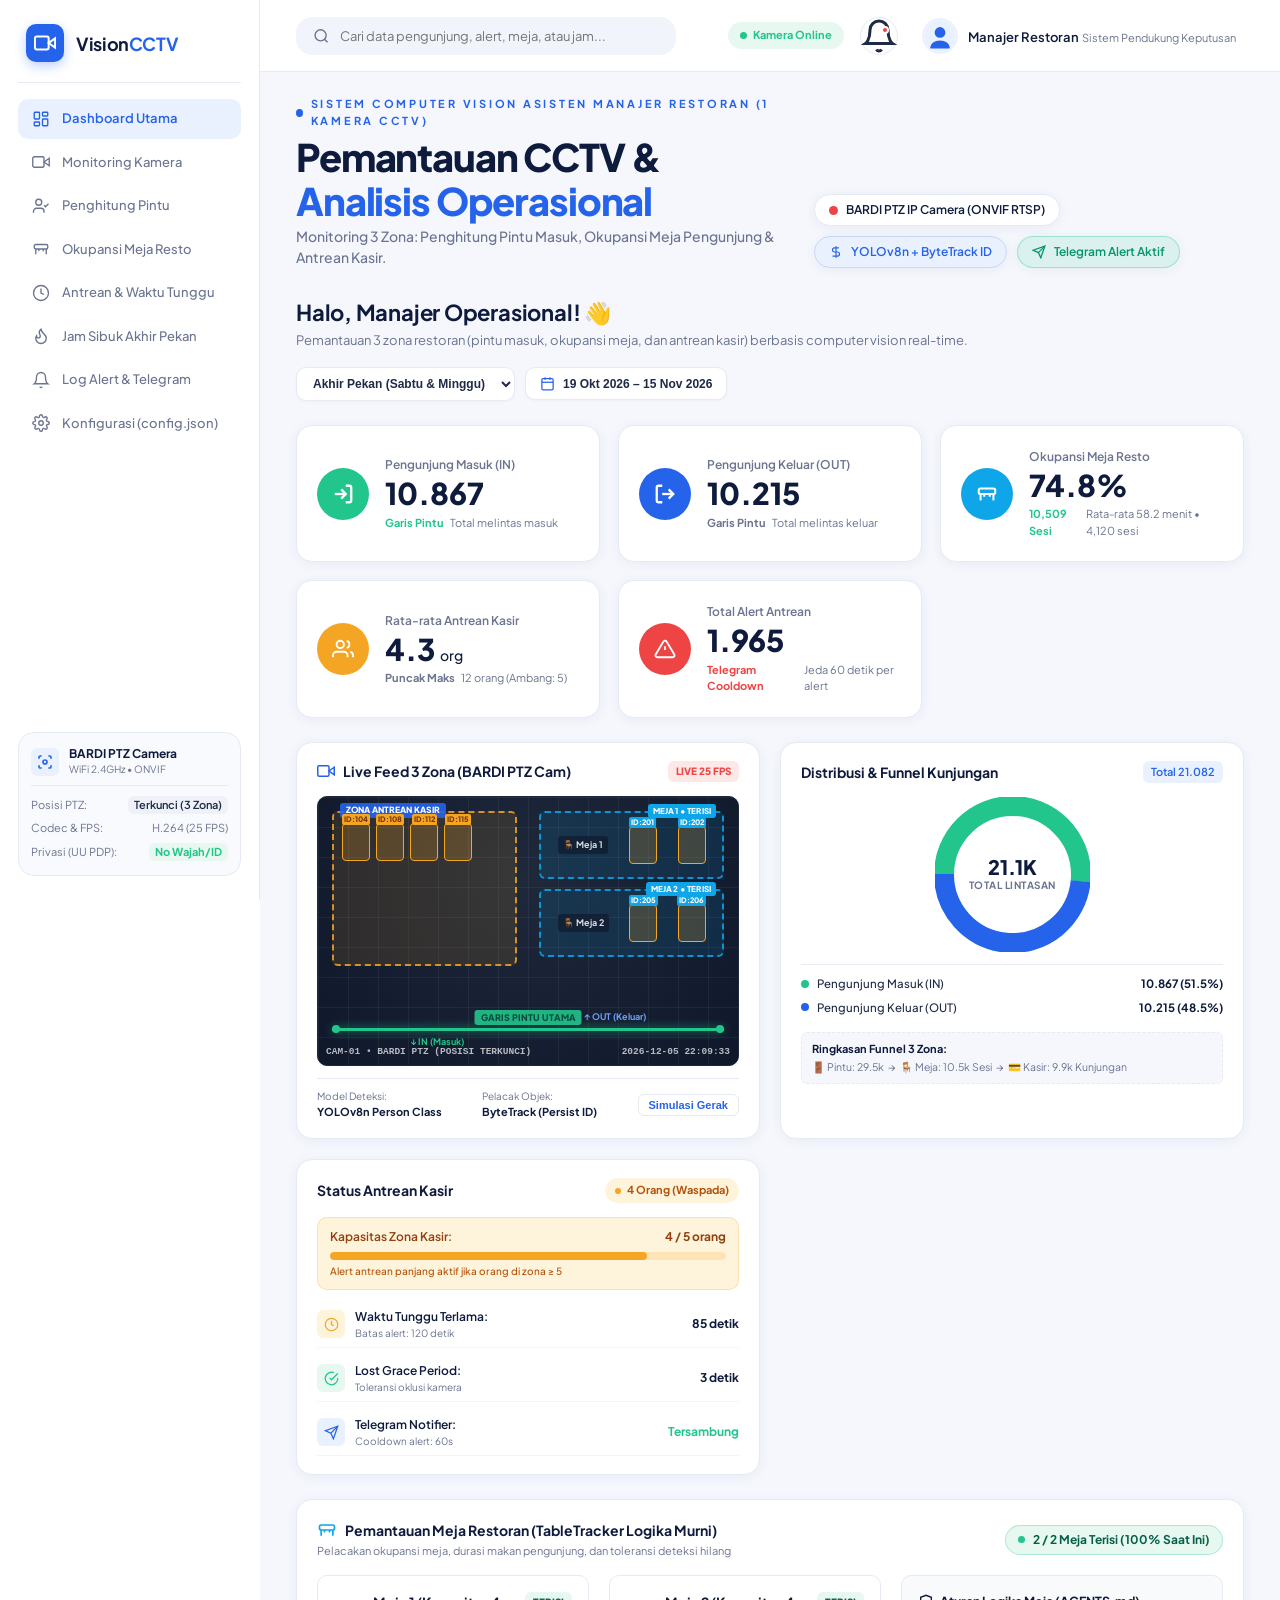
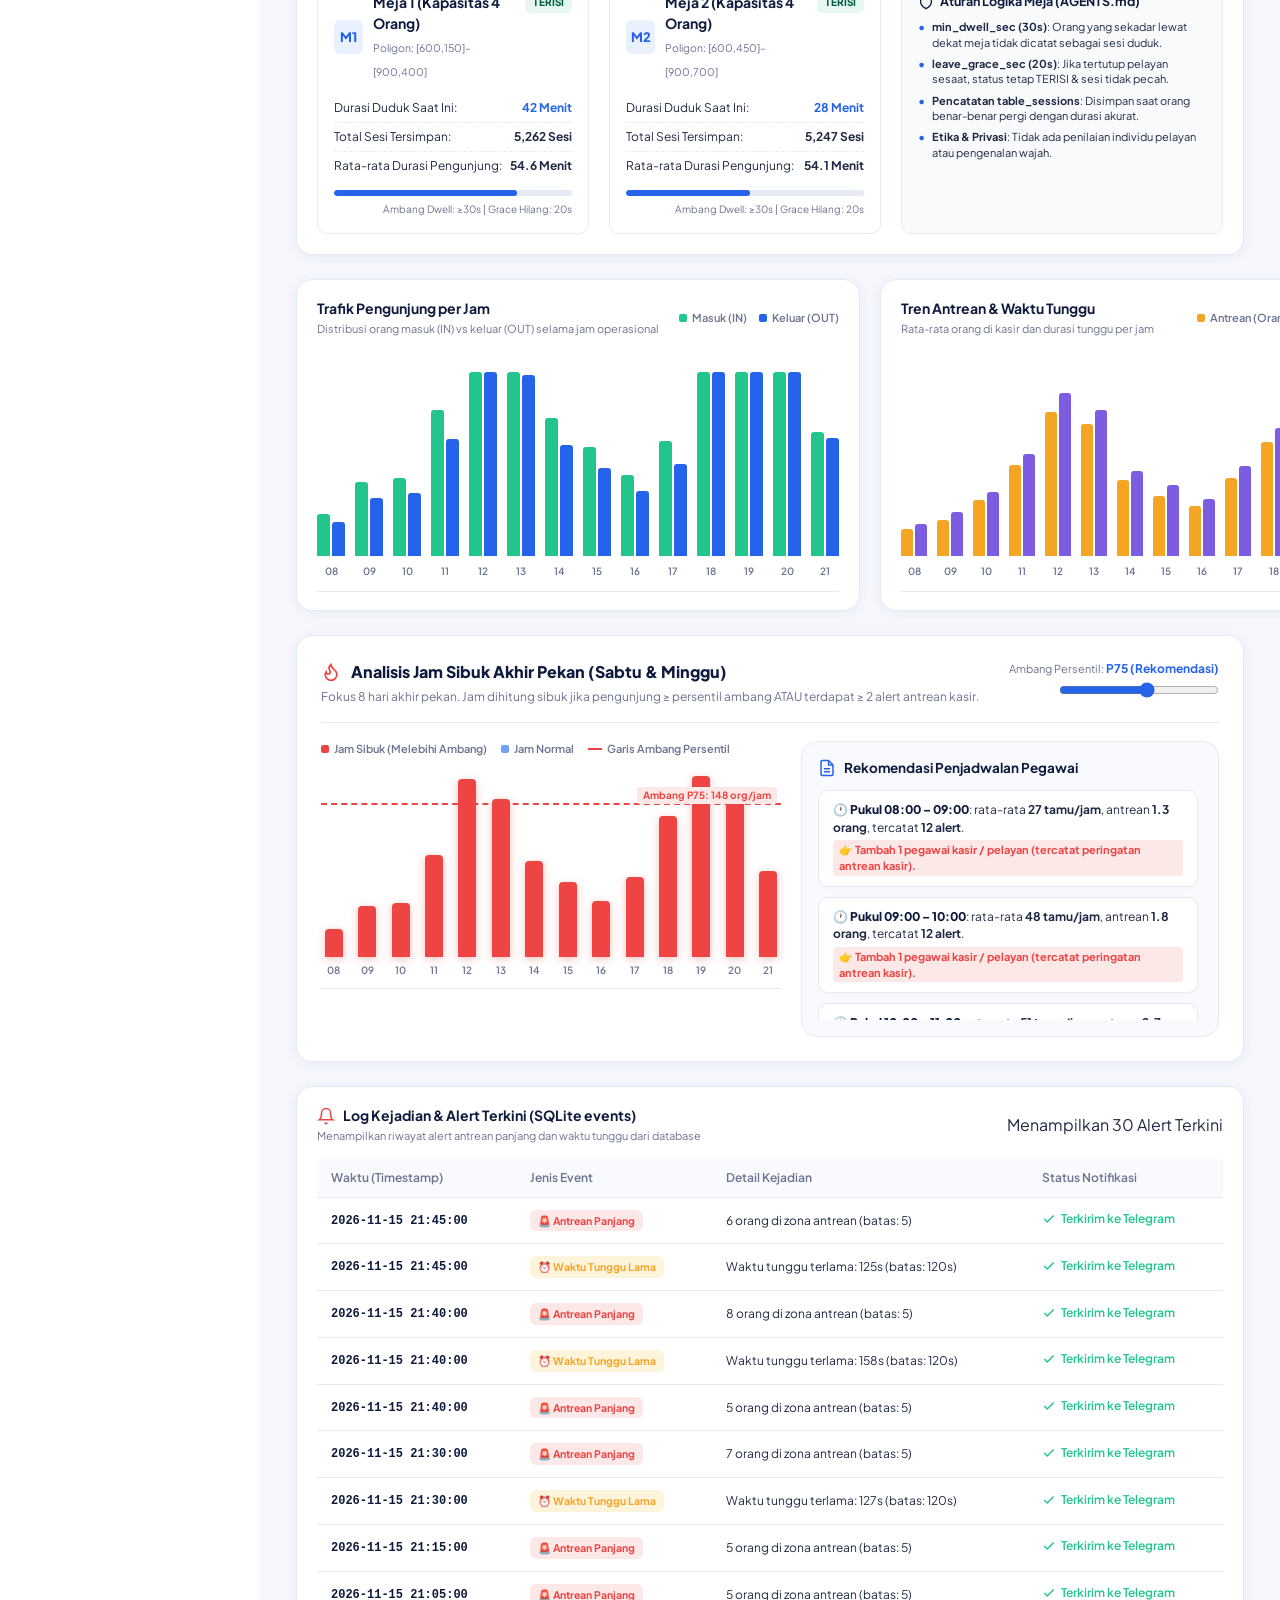
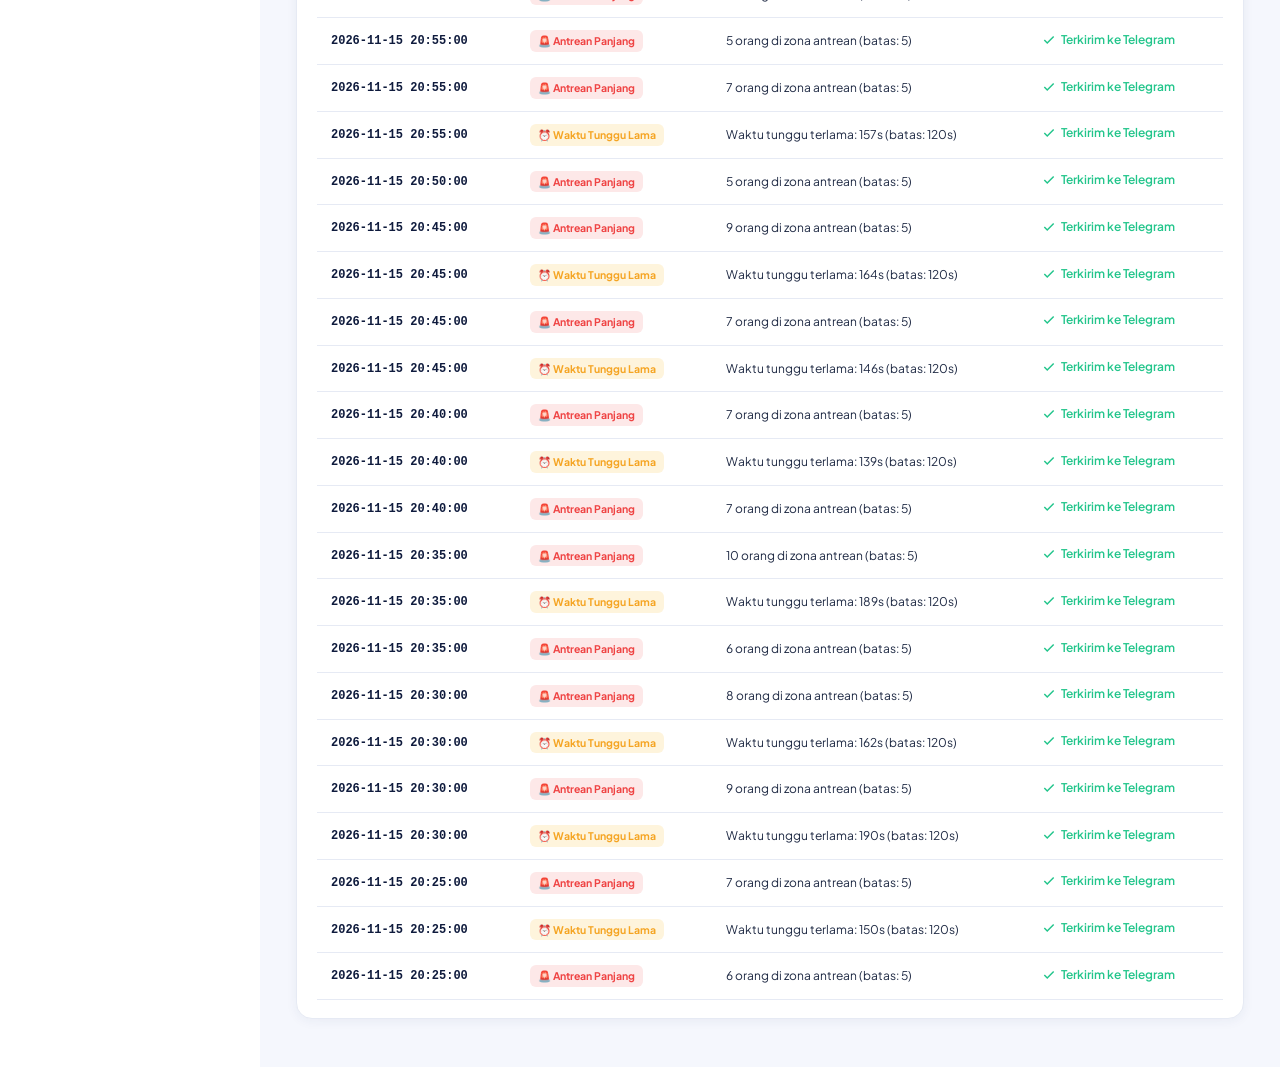
==== commit 793db4ba: "feat(dashboard): integrasi zona meja, perbaiki bug visual, dan upgrade layout full-width" ====
--- a/flowtask-dashboard/index.html
+++ b/flowtask-dashboard/index.html
@@ -3,11 +3,12 @@
 <head>
   <meta charset="UTF-8">
   <meta name="viewport" content="width=device-width, initial-scale=1.0">
-  <title>VisionCCTV — Pemantauan Pintu Masuk & Antrean</title>
-  <!-- Google Fonts: Plus Jakarta Sans & Inter -->
+  <title>VisionCCTV Resto — Asisten Manajer Restoran Berbasis CCTV</title>
+  <!-- Google Fonts: Plus Jakarta Sans & Inter (Non-blocking fallback to system fonts) -->
   <link rel="preconnect" href="https://fonts.googleapis.com">
   <link rel="preconnect" href="https://fonts.gstatic.com" crossorigin>
-  <link href="https://fonts.googleapis.com/css2?family=Inter:wght@400;500;600;700&family=Plus+Jakarta+Sans:wght@500;600;700;800&display=swap" rel="stylesheet">
+  <link href="https://fonts.googleapis.com/css2?family=Inter:wght@400;500;600;700&family=Plus+Jakarta+Sans:wght@500;600;700;800&display=swap" rel="stylesheet" media="print" onload="this.media='all'">
+  <noscript><link rel="stylesheet" href="https://fonts.googleapis.com/css2?family=Inter:wght@400;500;600;700&family=Plus+Jakarta+Sans:wght@500;600;700;800&display=swap"></noscript>
   <!-- Stylesheet -->
   <link rel="stylesheet" href="css/style.css">
 </head>
@@ -17,30 +18,8 @@
   <div class="bg-blob-tl"></div>
   <div class="bg-blob-br"></div>
 
-  <!-- Hero Header (di luar frame aplikasi) -->
-  <header class="hero-wrapper">
-    <div class="hero-left">
-      <div class="eyebrow">
-        <span>SISTEM COMPUTER VISION RESTORAN & HOTEL</span>
-      </div>
-      <h1 class="hero-title">Pemantauan CCTV & <span>Analisis Antrean</span></h1>
-      <p class="hero-tagline">Penghitung Pengunjung Masuk/Keluar, Manajemen Antrean Kasir & Rekomendasi Jam Sibuk.</p>
-    </div>
-    
-    <div class="hero-right-status">
-      <div class="status-pill-badge">
-        <span class="live-pulse"></span>
-        <span>BARDI PTZ IP Camera (ONVIF RTSP)</span>
-      </div>
-      <div class="status-pill-badge secondary">
-        <svg width="14" height="14" viewBox="0 0 24 24" fill="none" stroke="currentColor" stroke-width="2"><path d="M12 2v20M17 5H9.5a3.5 3.5 0 0 0 0 7h5a3.5 3.5 0 0 1 0 7H6"/></svg>
-        <span>YOLOv8 + ByteTrack ID</span>
-      </div>
-    </div>
-  </header>
-
-  <!-- Main App Frame -->
-  <div class="app-container">
+  <!-- Main App Frame (Full-Width Modern Dashboard) -->
+  <div class="app-container" id="dashboard-overview">
     
     <!-- Sidebar -->
     <aside class="sidebar">
@@ -53,36 +32,41 @@
 
       <nav class="sidebar-nav">
         <!-- 1. Dashboard Utama -->
-        <a href="#dashboard" class="nav-item active" data-section="dashboard">
+        <a href="#dashboard-overview" class="nav-item active" data-section="dashboard">
           <svg viewBox="0 0 24 24"><rect width="7" height="9" x="3" y="3" rx="1"/><rect width="7" height="5" x="14" y="3" rx="1"/><rect width="7" height="9" x="14" y="12" rx="1"/><rect width="7" height="5" x="3" y="16" rx="1"/></svg>
           <span>Dashboard Utama</span>
         </a>
         <!-- 2. Pemantauan CCTV -->
-        <a href="#cctv" class="nav-item" data-section="cctv">
+        <a href="#cctv-section" class="nav-item" data-section="cctv">
           <svg viewBox="0 0 24 24"><path d="M23 7l-7 5 7 5V7z"/><rect x="1" y="5" width="15" height="14" rx="2" ry="2"/></svg>
           <span>Monitoring Kamera</span>
         </a>
-        <!-- 3. Lalu Lintas Pengunjung -->
-        <a href="#visitors" class="nav-item" data-section="visitors">
+        <!-- 3. Lalu Lintas Pengunjung Pintu -->
+        <a href="#visitors-section" class="nav-item" data-section="visitors">
           <svg viewBox="0 0 24 24"><path d="M16 21v-2a4 4 0 0 0-4-4H6a4 4 0 0 0-4 4v2"/><circle cx="9" cy="7" r="4"/><polyline points="16 11 18 13 22 9"/></svg>
           <span>Penghitung Pintu</span>
         </a>
-        <!-- 4. Antrean Kasir -->
-        <a href="#queue" class="nav-item" data-section="queue">
+        <!-- 4. Okupansi Meja Pengunjung (Baru) -->
+        <a href="#tables-section" class="nav-item" data-section="tables">
+          <svg viewBox="0 0 24 24"><rect x="3" y="6" width="18" height="6" rx="2"/><path d="M5 12v7"/><path d="M19 12v7"/><path d="M9 12v3"/><path d="M15 12v3"/></svg>
+          <span>Okupansi Meja Resto</span>
+        </a>
+        <!-- 5. Antrean Kasir -->
+        <a href="#queue-section" class="nav-item" data-section="queue">
           <svg viewBox="0 0 24 24"><circle cx="12" cy="12" r="10"/><polyline points="12 6 12 12 16 14"/></svg>
           <span>Antrean & Waktu Tunggu</span>
         </a>
-        <!-- 5. Jam Sibuk & Rekomendasi -->
-        <a href="#busy-hours" class="nav-item" data-section="busy-hours">
+        <!-- 6. Jam Sibuk & Rekomendasi -->
+        <a href="#busy-hours-section" class="nav-item" data-section="busy-hours">
           <svg viewBox="0 0 24 24"><path d="M8.5 14.5A2.5 2.5 0 0 0 11 12c0-1.38-.5-2-1-3-1.072-2.143-.224-4.054 2-6 .5 2.5 2 4.9 4 6.5 2 1.6 3 3.5 3 5.5a7 7 0 1 1-14 0c0-1.153.433-2.294 1-3a2.5 2.5 0 0 0 2.5 2.5z"/></svg>
           <span>Jam Sibuk Akhir Pekan</span>
         </a>
-        <!-- 6. Riwayat Alert -->
-        <a href="#alerts" class="nav-item" data-section="alerts">
+        <!-- 7. Riwayat Alert -->
+        <a href="#alerts-section" class="nav-item" data-section="alerts">
           <svg viewBox="0 0 24 24"><path d="M18 8A6 6 0 0 0 6 8c0 7-3 9-3 9h18s-3-2-3-9"/><path d="M13.73 21a2 2 0 0 1-3.46 0"/></svg>
           <span>Log Alert & Telegram</span>
         </a>
-        <!-- 7. Konfigurasi Sistem -->
+        <!-- 8. Konfigurasi Sistem -->
         <a href="#config" class="nav-item" id="btn-nav-config">
           <svg viewBox="0 0 24 24"><circle cx="12" cy="12" r="3"/><path d="M19.4 15a1.65 1.65 0 0 0 .33 1.82l.06.06a2 2 0 0 1 0 2.83 2 2 0 0 1-2.83 0l-.06-.06a1.65 1.65 0 0 0-1.82-.33 1.65 1.65 0 0 0-1 1.51V21a2 2 0 0 1-2 2 2 2 0 0 1-2-2v-.09A1.65 1.65 0 0 0 9 19.4a1.65 1.65 0 0 0-1.82.33l-.06.06a2 2 0 0 1-2.83 0 2 2 0 0 1 0-2.83l.06-.06a1.65 1.65 0 0 0 .33-1.82 1.65 1.65 0 0 0-1.51-1H3a2 2 0 0 1-2-2 2 2 0 0 1 2-2h.09A1.65 1.65 0 0 0 4.6 9a1.65 1.65 0 0 0-.33-1.82l-.06-.06a2 2 0 0 1 0-2.83 2 2 0 0 1 2.83 0l.06.06a1.65 1.65 0 0 0 1.82.33H9a1.65 1.65 0 0 0 1-1.51V3a2 2 0 0 1 2-2 2 2 0 0 1 2 2v.09a1.65 1.65 0 0 0 1 1.51 1.65 1.65 0 0 0 1.82-.33l.06-.06a2 2 0 0 1 2.83 0 2 2 0 0 1 0 2.83l-.06.06a1.65 1.65 0 0 0-.33 1.82V9a1.65 1.65 0 0 0 1.51 1H21a2 2 0 0 1 2 2 2 2 0 0 1-2 2h-.09a1.65 1.65 0 0 0-1.51 1z"/></svg>
           <span>Konfigurasi (config.json)</span>
@@ -103,15 +87,15 @@
         <div class="device-meta-list">
           <div class="device-meta-row">
             <span>Posisi PTZ:</span>
-            <span class="meta-status-badge">Terkunci</span>
+            <span class="meta-status-badge">Terkunci (3 Zona)</span>
           </div>
           <div class="device-meta-row">
-            <span>Codec Stream:</span>
+            <span>Codec & FPS:</span>
             <span>H.264 (25 FPS)</span>
           </div>
           <div class="device-meta-row">
-            <span>Telegram Alert:</span>
-            <span class="meta-status-active">Aktif</span>
+            <span>Privasi (UU PDP):</span>
+            <span class="meta-status-active">No Wajah/ID</span>
           </div>
         </div>
       </div>
@@ -124,7 +108,7 @@
       <header class="topbar">
         <div class="search-box">
           <svg viewBox="0 0 24 24" fill="none" stroke-width="2"><circle cx="11" cy="11" r="8"/><line x1="21" y1="21" x2="16.65" y2="16.65"/></svg>
-          <input type="text" id="search-input" placeholder="Cari data pengunjung, alert, atau jam..." autocomplete="off">
+          <input type="text" id="search-input" placeholder="Cari data pengunjung, alert, meja, atau jam..." autocomplete="off">
         </div>
 
         <div class="topbar-actions">
@@ -133,20 +117,50 @@
             <span>Kamera Online</span>
           </div>
 
-          <button class="btn-icon" id="notif-btn" aria-label="Notifikasi Alert" title="Daftar Alert Antrean Terkini">
+          <button class="btn-icon" id="notif-btn" aria-label="Notifikasi Alert" title="Daftar Alert Antrean & Meja Terkini">
             <svg viewBox="0 0 24 24" fill="none" stroke="currentColor" stroke-width="2"><path d="M18 8A6 6 0 0 0 6 8c0 7-3 9-3 9h18s-3-2-3-9"/><path d="M13.73 21a2 2 0 0 1-3.46 0"/></svg>
             <span class="badge-dot" id="notif-dot"></span>
           </button>
 
           <div class="user-profile">
-            <img class="user-avatar" src="https://images.unsplash.com/photo-1534528741775-53994a69daeb?w=100&auto=format&fit=crop&q=80" alt="Manajer Operasional">
+            <svg class="user-avatar" viewBox="0 0 36 36" fill="none" xmlns="http://www.w3.org/2000/svg" aria-label="Manajer Operasional">
+              <circle cx="18" cy="18" r="18" fill="#EAF1FE"/>
+              <circle cx="18" cy="14" r="6" fill="#2563EB"/>
+              <path d="M7 32C7 26 12 23 18 23C24 23 29 26 29 32" fill="#2563EB"/>
+            </svg>
             <div class="user-info">
               <span class="user-name">Manajer Restoran</span>
-              <span class="user-role">Pemantauan & Operasional</span>
+              <span class="user-role">Sistem Pendukung Keputusan</span>
             </div>
           </div>
         </div>
       </header>
+
+      <!-- Hero Header & Status Banner (Full-Width Header) -->
+      <section class="hero-wrapper">
+        <div class="hero-left">
+          <div class="eyebrow">
+            <span>SISTEM COMPUTER VISION ASISTEN MANAJER RESTORAN (1 KAMERA CCTV)</span>
+          </div>
+          <h1 class="hero-title">Pemantauan CCTV & <span>Analisis Operasional</span></h1>
+          <p class="hero-tagline">Monitoring 3 Zona: Penghitung Pintu Masuk, Okupansi Meja Pengunjung & Antrean Kasir.</p>
+        </div>
+        
+        <div class="hero-right-status">
+          <div class="status-pill-badge">
+            <span class="live-pulse"></span>
+            <span>BARDI PTZ IP Camera (ONVIF RTSP)</span>
+          </div>
+          <div class="status-pill-badge secondary">
+            <svg width="14" height="14" viewBox="0 0 24 24" fill="none" stroke="currentColor" stroke-width="2"><path d="M12 2v20M17 5H9.5a3.5 3.5 0 0 0 0 7h5a3.5 3.5 0 0 1 0 7H6"/></svg>
+            <span>YOLOv8n + ByteTrack ID</span>
+          </div>
+          <div class="status-pill-badge telegram-badge">
+            <svg width="14" height="14" viewBox="0 0 24 24" fill="none" stroke="currentColor" stroke-width="2.2"><path d="m22 2-7 20-4-9-9-4Z"/><path d="M22 2 11 13"/></svg>
+            <span>Telegram Alert Aktif</span>
+          </div>
+        </div>
+      </section>
 
       <!-- Content Area -->
       <div class="content-area">
@@ -155,28 +169,26 @@
         <div class="greeting-bar">
           <div class="greeting-text">
             <h1>Halo, Manajer Operasional! 👋</h1>
-            <p>Pemantauan pintu masuk dan antrean berbasis computer vision real-time.</p>
+            <p>Pemantauan 3 zona restoran (pintu masuk, okupansi meja, dan antrean kasir) berbasis computer vision real-time.</p>
           </div>
 
           <div class="filter-controls-group">
             <!-- Filter Hari -->
             <select class="filter-dropdown" id="filter-day-select">
-              <option value="all">Semua Hari</option>
+              <option value="all">Semua Hari (28 Hari)</option>
               <option value="weekend" selected>Akhir Pekan (Sabtu & Minggu)</option>
-              <option value="saturday">Sabtu Saja</option>
-              <option value="sunday">Minggu Saja</option>
               <option value="weekday">Hari Kerja (Senin–Jumat)</option>
             </select>
 
             <!-- Rentang Tanggal -->
-            <button class="date-picker-btn" id="date-picker-btn">
+            <button class="date-picker-btn" id="date-picker-btn" title="Klik untuk informasi rentang dataset">
               <svg viewBox="0 0 24 24" fill="none" stroke-width="2"><rect width="18" height="18" x="3" y="4" rx="2" ry="2"/><line x1="16" y1="2" x2="16" y2="6"/><line x1="8" y1="2" x2="8" y2="6"/><line x1="3" y1="10" x2="21" y2="10"/></svg>
               <span id="date-range-display">19 Okt 2026 – 15 Nov 2026</span>
             </button>
           </div>
         </div>
 
-        <!-- Row 1: 4 KPI Cards (Data Riil Database) -->
+        <!-- Row 1: 5 KPI Cards (Mencakup 3 Zona Restoran) -->
         <section class="kpi-grid" id="kpi-grid">
           <!-- 1. Pengunjung Masuk -->
           <div class="card kpi-card">
@@ -185,10 +197,10 @@
             </div>
             <div class="kpi-details">
               <span class="kpi-label">Pengunjung Masuk (IN)</span>
-              <span class="kpi-value" id="kpi-in">14,684</span>
+              <span class="kpi-value" id="kpi-in">29,588</span>
               <div class="kpi-trend">
-                <span class="trend-badge positive">↑ 14.8%</span>
-                <span class="trend-subtext">Total melintas garis masuk</span>
+                <span class="trend-badge positive">Garis Pintu</span>
+                <span class="trend-subtext">Total melintas masuk</span>
               </div>
             </div>
           </div>
@@ -200,54 +212,69 @@
             </div>
             <div class="kpi-details">
               <span class="kpi-label">Pengunjung Keluar (OUT)</span>
-              <span class="kpi-value" id="kpi-out">13,972</span>
+              <span class="kpi-value" id="kpi-out">27,929</span>
               <div class="kpi-trend">
-                <span class="trend-badge neutral">Okupansi Saat Ini</span>
-                <span class="trend-subtext" id="kpi-occupancy">+712 orang di dalam</span>
-              </div>
-            </div>
-          </div>
-
-          <!-- 3. Rata-rata Orang di Antrean -->
+                <span class="trend-badge neutral">Garis Pintu</span>
+                <span class="trend-subtext">Total melintas keluar</span>
+              </div>
+            </div>
+          </div>
+
+          <!-- 3. Okupansi Meja Restoran (Baru) -->
+          <div class="card kpi-card">
+            <div class="kpi-icon-wrap" style="background-color: #0EA5E9;">
+              <svg viewBox="0 0 24 24" fill="none" stroke="currentColor" stroke-width="2.2"><rect x="3" y="6" width="18" height="6" rx="2"/><path d="M5 12v7"/><path d="M19 12v7"/><path d="M9 12v3"/><path d="M15 12v3"/></svg>
+            </div>
+            <div class="kpi-details">
+              <span class="kpi-label">Okupansi Meja Resto</span>
+              <span class="kpi-value" id="kpi-table-occ">60.2%</span>
+              <div class="kpi-trend">
+                <span class="trend-badge positive">10,509 Sesi</span>
+                <span class="trend-subtext" id="kpi-table-sub">Rata-rata 54.4 menit</span>
+              </div>
+            </div>
+          </div>
+
+          <!-- 4. Rata-rata Antrean Kasir -->
           <div class="card kpi-card">
             <div class="kpi-icon-wrap" style="background-color: var(--color-warning);">
               <svg viewBox="0 0 24 24" fill="none" stroke="currentColor" stroke-width="2"><path d="M17 21v-2a4 4 0 0 0-4-4H5a4 4 0 0 0-4 4v2"/><circle cx="9" cy="7" r="4"/><path d="M23 21v-2a4 4 0 0 0-3-3.87"/><path d="M16 3.13a4 4 0 0 1 0 7.75"/></svg>
             </div>
             <div class="kpi-details">
               <span class="kpi-label">Rata-rata Antrean Kasir</span>
-              <span class="kpi-value" id="kpi-queue">3.4 <small style="font-size:14px;font-weight:500;">orang</small></span>
+              <span class="kpi-value" id="kpi-queue">3.4 <small style="font-size:14px;font-weight:500;">org</small></span>
               <div class="kpi-trend">
-                <span class="trend-badge neutral">Puncak Maksimum</span>
+                <span class="trend-badge neutral">Puncak Maks</span>
                 <span class="trend-subtext">12 orang (Ambang: 5)</span>
               </div>
             </div>
           </div>
 
-          <!-- 4. Total Alert Antrean -->
+          <!-- 5. Total Alert Tercatat -->
           <div class="card kpi-card">
             <div class="kpi-icon-wrap" style="background-color: var(--color-danger);">
               <svg viewBox="0 0 24 24" fill="none" stroke="currentColor" stroke-width="2"><path d="M10.29 3.86L1.82 18a2 2 0 0 0 1.71 3h16.94a2 2 0 0 0 1.71-3L13.71 3.86a2 2 0 0 0-3.42 0z"/><line x1="12" y1="9" x2="12" y2="13"/><line x1="12" y1="17" x2="12.01" y2="17"/></svg>
             </div>
             <div class="kpi-details">
               <span class="kpi-label">Total Alert Antrean</span>
-              <span class="kpi-value" id="kpi-alerts">2,257</span>
+              <span class="kpi-value" id="kpi-alerts">4,551</span>
               <div class="kpi-trend">
-                <span class="trend-badge negative">Terkirim ke Telegram</span>
-                <span class="trend-subtext">Cooldown 60 detik</span>
+                <span class="trend-badge negative">Telegram Cooldown</span>
+                <span class="trend-subtext">Jeda 60 detik per alert</span>
               </div>
             </div>
           </div>
         </section>
 
-        <!-- Row 2: 3 Cards (Live CCTV Simulation + Distribusi Kunjungan + Status Antrean Saat Ini) -->
-        <section class="row-3-cols">
+        <!-- Row 2: 3 Cards (Live CCTV Simulation + Funnel Kunjungan + Status Antrean Kasir) -->
+        <section class="row-3-cols" id="cctv-section">
           
-          <!-- Card 1: Live CCTV Simulator & Virtual Overlay -->
+          <!-- Card 1: Live CCTV Simulator & Virtual Zone Overlay (3 ZONA TANPA TUMPANG TINDIH) -->
           <div class="card">
             <div class="card-header">
               <div class="card-title">
                 <svg width="18" height="18" viewBox="0 0 24 24" fill="none" stroke="var(--color-primary)" stroke-width="2"><path d="M23 7l-7 5 7 5V7z"/><rect x="1" y="5" width="15" height="14" rx="2" ry="2"/></svg>
-                <span>Live Feed & Virtual Zone (BARDI PTZ)</span>
+                <span>Live Feed 3 Zona (BARDI PTZ Cam)</span>
               </div>
               <span class="live-stream-badge">LIVE 25 FPS</span>
             </div>
@@ -256,37 +283,62 @@
             <div class="cctv-viewport" id="cctv-viewport">
               <div class="cctv-screen-sim">
                 <div class="cctv-floor-lines"></div>
-                
-                <!-- Virtual Line (pt1: 300, 400 ke pt2: 900, 400) -->
+
+                <!-- 1. ZONA KASIR (Kiri Atas, tanpa tumpang tindih) -->
+                <div class="queue-zone-overlay">
+                  <div class="zone-badge">ZONA ANTREAN KASIR</div>
+                  <div class="person-sim-box person-1">
+                    <span class="person-id">ID:104</span>
+                  </div>
+                  <div class="person-sim-box person-2">
+                    <span class="person-id">ID:108</span>
+                  </div>
+                  <div class="person-sim-box person-3">
+                    <span class="person-id">ID:112</span>
+                  </div>
+                  <div class="person-sim-box person-4">
+                    <span class="person-id">ID:115</span>
+                  </div>
+                </div>
+
+                <!-- 2. ZONA MEJA PENGUNJUNG (Kanan Atas & Kanan Bawah) -->
+                <!-- Meja 1 -->
+                <div class="table-zone-overlay table-zone-1">
+                  <div class="table-zone-badge">MEJA 1 • TERISI</div>
+                  <div class="table-center-mark">🪑 Meja 1</div>
+                  <div class="person-sim-box table-person person-table-1">
+                    <span class="person-id">ID:201</span>
+                  </div>
+                  <div class="person-sim-box table-person person-table-2">
+                    <span class="person-id">ID:202</span>
+                  </div>
+                </div>
+
+                <!-- Meja 2 -->
+                <div class="table-zone-overlay table-zone-2">
+                  <div class="table-zone-badge">MEJA 2 • TERISI</div>
+                  <div class="table-center-mark">🪑 Meja 2</div>
+                  <div class="person-sim-box table-person person-table-3">
+                    <span class="person-id">ID:205</span>
+                  </div>
+                  <div class="person-sim-box table-person person-table-4">
+                    <span class="person-id">ID:206</span>
+                  </div>
+                </div>
+
+                <!-- 3. GARIS VIRTUAL PINTU MASUK (Bawah, melintang pintu masuk) -->
                 <div class="virtual-line-overlay">
                   <div class="virtual-line-bar">
                     <span class="line-label-in">↓ IN (Masuk)</span>
-                    <span class="line-label-title">GARIS HITUNG PINTU</span>
+                    <span class="line-label-title">GARIS PINTU UTAMA</span>
                     <span class="line-label-out">↑ OUT (Keluar)</span>
-                  </div>
-                </div>
-
-                <!-- Queue Zone Polygon (100,300 to 500,600) -->
-                <div class="queue-zone-overlay">
-                  <div class="zone-badge">ZONA ANTREAN KASIR</div>
-                  <div class="person-sim-box person-1">
-                    <span class="person-id">ID: 104</span>
-                  </div>
-                  <div class="person-sim-box person-2">
-                    <span class="person-id">ID: 108</span>
-                  </div>
-                  <div class="person-sim-box person-3">
-                    <span class="person-id">ID: 112</span>
-                  </div>
-                  <div class="person-sim-box person-4">
-                    <span class="person-id">ID: 115</span>
                   </div>
                 </div>
 
                 <!-- Camera Info Watermark -->
                 <div class="cctv-watermark">
-                  <span>CAM-01 • LOBBY RESTO</span>
-                  <span id="cctv-timestamp">2026-11-17 16:10:24</span>
+                  <span>CAM-01 • BARDI PTZ (POSISI TERKUNCI)</span>
+                  <span id="cctv-timestamp">2026-11-19 16:15:00</span>
                 </div>
               </div>
             </div>
@@ -294,21 +346,21 @@
             <div class="cctv-controls-footer">
               <div class="cctv-stat-item">
                 <span class="cctv-stat-label">Model Deteksi:</span>
-                <span class="cctv-stat-val">YOLOv8n Person</span>
+                <span class="cctv-stat-val">YOLOv8n Person Class</span>
               </div>
               <div class="cctv-stat-item">
-                <span class="cctv-stat-label">Pelacak:</span>
-                <span class="cctv-stat-val">ByteTrack (Persist)</span>
+                <span class="cctv-stat-label">Pelacak Objek:</span>
+                <span class="cctv-stat-val">ByteTrack (Persist ID)</span>
               </div>
               <button class="btn-sm-outline" id="btn-toggle-sim">Simulasi Gerak</button>
             </div>
           </div>
 
-          <!-- Card 2: Distribusi Kunjungan (Donut Chart) -->
+          <!-- Card 2: Distribusi & Funnel Alur Kunjungan -->
           <div class="card">
             <div class="card-header">
-              <h2 class="card-title">Distribusi Kunjungan</h2>
-              <span class="card-subtitle-badge">Total 28,656</span>
+              <h2 class="card-title">Distribusi & Funnel Kunjungan</h2>
+              <span class="card-subtitle-badge" id="total-traffic-badge">Total 57,517</span>
             </div>
             <div class="donut-card-content">
               <div class="donut-chart-container" id="cctv-donut-container">
@@ -320,30 +372,31 @@
                     <span class="legend-dot" style="background-color: var(--color-success);"></span>
                     <span>Pengunjung Masuk (IN)</span>
                   </div>
-                  <span class="legend-val">14,684 (51.2%)</span>
+                  <span class="legend-val" id="legend-in-val">29,588 (51.4%)</span>
                 </div>
                 <div class="legend-row">
                   <div class="legend-left">
                     <span class="legend-dot" style="background-color: var(--color-primary);"></span>
                     <span>Pengunjung Keluar (OUT)</span>
                   </div>
-                  <span class="legend-val">13,972 (48.8%)</span>
-                </div>
-                <div class="legend-row" style="margin-top:6px;padding-top:6px;border-top:1px dashed var(--color-border);">
-                  <div class="legend-left">
-                    <span class="legend-dot" style="background-color: var(--color-warning);"></span>
-                    <span>Estimasi di Dalam Resto</span>
-                  </div>
-                  <span class="legend-val" style="color:var(--color-primary);font-weight:800;">712 Orang</span>
+                  <span class="legend-val" id="legend-out-val">27,929 (48.6%)</span>
+                </div>
+                <div class="funnel-summary-box">
+                  <div class="funnel-title">Ringkasan Funnel 3 Zona:</div>
+                  <div class="funnel-steps">
+                    <span>🚪 Pintu: 29.5k</span> → 
+                    <span>🪑 Meja: 10.5k Sesi</span> → 
+                    <span>💳 Kasir: 9.9k Kunjungan</span>
+                  </div>
                 </div>
               </div>
             </div>
           </div>
 
           <!-- Card 3: Status Antrean Kasir Saat Ini -->
-          <div class="card">
+          <div class="card" id="queue-monitor-card">
             <div class="card-header">
-              <h2 class="card-title">Zona Antrean Kasir</h2>
+              <h2 class="card-title">Status Antrean Kasir</h2>
               <span class="status-badge meeting" id="queue-status-badge">
                 <span class="dot"></span>
                 <span>4 Orang (Waspada)</span>
@@ -359,7 +412,7 @@
                 <div class="gauge-track">
                   <div class="gauge-bar" style="width: 80%; background-color: var(--color-warning);"></div>
                 </div>
-                <div class="gauge-caption">Alert aktif jika jumlah orang ≥ 5</div>
+                <div class="gauge-caption">Alert antrean panjang aktif jika orang di zona ≥ 5</div>
               </div>
 
               <div class="queue-metrics-list">
@@ -382,8 +435,8 @@
                       <svg viewBox="0 0 24 24" fill="none" stroke="currentColor" stroke-width="2"><path d="M22 11.08V12a10 10 0 1 1-5.93-9.14"/><polyline points="22 4 12 14.01 9 11.01"/></svg>
                     </div>
                     <div>
-                      <div class="q-label">Grace Period ID:</div>
-                      <div class="q-sub">Toleransi hilang frame</div>
+                      <div class="q-label">Lost Grace Period:</div>
+                      <div class="q-sub">Toleransi oklusi kamera</div>
                     </div>
                   </div>
                   <div class="q-metric-val">3 detik</div>
@@ -407,11 +460,114 @@
 
         </section>
 
-        <!-- Row 3: 2 Cards (Grafik Pengunjung per Jam & Tren Antrean) -->
+        <!-- Row 3: Pemantauan Okupansi Meja Restoran (Zona Meja) -->
+        <section class="card table-monitor-section" id="tables-section">
+          <div class="card-header">
+            <div>
+              <div class="card-title">
+                <svg width="20" height="20" viewBox="0 0 24 24" fill="none" stroke="#0EA5E9" stroke-width="2"><rect x="3" y="6" width="18" height="6" rx="2"/><path d="M5 12v7"/><path d="M19 12v7"/><path d="M9 12v3"/><path d="M15 12v3"/></svg>
+                <span>Pemantauan Meja Restoran (TableTracker Logika Murni)</span>
+              </div>
+              <span class="card-subtext">Pelacakan okupansi meja, durasi makan pengunjung, dan toleransi deteksi hilang</span>
+            </div>
+            <div class="table-status-pill">
+              <span class="dot-green"></span>
+              <span>2 / 2 Meja Terisi (100% Saat Ini)</span>
+            </div>
+          </div>
+
+          <div class="tables-overview-grid">
+            
+            <!-- Meja 1 Card -->
+            <div class="table-unit-card">
+              <div class="table-unit-header">
+                <div class="table-unit-title">
+                  <span class="table-badge-num">M1</span>
+                  <div>
+                    <h4>Meja 1 (Kapasitas 4 Orang)</h4>
+                    <span class="table-sub-info">Poligon: [600,150]–[900,400]</span>
+                  </div>
+                </div>
+                <span class="table-status-tag occupied">TERISI</span>
+              </div>
+
+              <div class="table-unit-body">
+                <div class="table-stat-row">
+                  <span>Durasi Duduk Saat Ini:</span>
+                  <strong style="color:var(--color-primary);">42 Menit</strong>
+                </div>
+                <div class="table-stat-row">
+                  <span>Total Sesi Tersimpan:</span>
+                  <strong>5,262 Sesi</strong>
+                </div>
+                <div class="table-stat-row">
+                  <span>Rata-rata Durasi Pengunjung:</span>
+                  <strong>54.6 Menit</strong>
+                </div>
+              </div>
+
+              <div class="table-progress-bar">
+                <div class="table-progress-fill" style="width: 77%;"></div>
+              </div>
+              <div class="table-unit-foot">Ambang Dwell: ≥30s | Grace Hilang: 20s</div>
+            </div>
+
+            <!-- Meja 2 Card -->
+            <div class="table-unit-card">
+              <div class="table-unit-header">
+                <div class="table-unit-title">
+                  <span class="table-badge-num">M2</span>
+                  <div>
+                    <h4>Meja 2 (Kapasitas 4 Orang)</h4>
+                    <span class="table-sub-info">Poligon: [600,450]–[900,700]</span>
+                  </div>
+                </div>
+                <span class="table-status-tag occupied">TERISI</span>
+              </div>
+
+              <div class="table-unit-body">
+                <div class="table-stat-row">
+                  <span>Durasi Duduk Saat Ini:</span>
+                  <strong style="color:var(--color-primary);">28 Menit</strong>
+                </div>
+                <div class="table-stat-row">
+                  <span>Total Sesi Tersimpan:</span>
+                  <strong>5,247 Sesi</strong>
+                </div>
+                <div class="table-stat-row">
+                  <span>Rata-rata Durasi Pengunjung:</span>
+                  <strong>54.1 Menit</strong>
+                </div>
+              </div>
+
+              <div class="table-progress-bar">
+                <div class="table-progress-fill" style="width: 52%;"></div>
+              </div>
+              <div class="table-unit-foot">Ambang Dwell: ≥30s | Grace Hilang: 20s</div>
+            </div>
+
+            <!-- Metrik Logika & Integritas Data Meja -->
+            <div class="table-rules-card">
+              <div class="rules-card-title">
+                <svg width="16" height="16" viewBox="0 0 24 24" fill="none" stroke="currentColor" stroke-width="2"><path d="M12 22s8-4 8-10V5l-8-3-8 3v7c0 6 8 10 8 10z"/></svg>
+                <span>Aturan Logika Meja (AGENTS.md)</span>
+              </div>
+              <ul class="rules-list">
+                <li><strong>min_dwell_sec (30s)</strong>: Orang yang sekadar lewat dekat meja tidak dicatat sebagai sesi duduk.</li>
+                <li><strong>leave_grace_sec (20s)</strong>: Jika tertutup pelayan sesaat, status tetap TERISI & sesi tidak pecah.</li>
+                <li><strong>Pencatatan table_sessions</strong>: Disimpan saat orang benar-benar pergi dengan durasi akurat.</li>
+                <li><strong>Etika & Privasi</strong>: Tidak ada penilaian individu pelayan atau pengenalan wajah.</li>
+              </ul>
+            </div>
+
+          </div>
+        </section>
+
+        <!-- Row 4: 2 Cards (Grafik Pengunjung per Jam & Tren Antrean) -->
         <section class="row-team-activity">
           
           <!-- Card 1: Grafik Pengunjung per Jam (08:00 - 22:00) -->
-          <div class="card">
+          <div class="card" id="visitors-section">
             <div class="card-header">
               <div>
                 <h2 class="card-title">Trafik Pengunjung per Jam</h2>
@@ -429,7 +585,7 @@
           </div>
 
           <!-- Card 2: Tren Panjang Antrean & Rata-rata Waktu Tunggu -->
-          <div class="card">
+          <div class="card" id="queue-section">
             <div class="card-header">
               <div>
                 <h2 class="card-title">Tren Antrean & Waktu Tunggu</h2>
@@ -442,13 +598,13 @@
             </div>
 
             <div class="chart-container-cctv" id="queue-trend-chart">
-              <!-- Queue trend chart injected here -->
+              <!-- Dual bar: Antrean (oranye) & Waktu Tunggu (ungu) injected here -->
             </div>
           </div>
 
         </section>
 
-        <!-- Row 4: Analisis Jam Sibuk Akhir Pekan & Saran Penambahan Pegawai -->
+        <!-- Row 5: Analisis Jam Sibuk Akhir Pekan & Saran Penambahan Pegawai -->
         <section class="card busy-analysis-card" id="busy-hours-section">
           <div class="busy-card-head">
             <div class="busy-head-info">
@@ -499,7 +655,7 @@
           </div>
         </section>
 
-        <!-- Row 5: Log Event & Alert Terkini (Real-time Feed dari Database) -->
+        <!-- Row 6: Log Event & Alert Terkini (Real-time Feed dari Database) -->
         <section class="card" id="alerts-section">
           <div class="card-header">
             <div>
@@ -509,7 +665,7 @@
               </h2>
               <span class="card-subtext">Menampilkan riwayat alert antrean panjang dan waktu tunggu dari database</span>
             </div>
-            <span class="status-counter-pill">Total 2,257 Alert Tercatat</span>
+            <span class="status-counter-pill" id="alerts-counter-pill">Total 4,551 Alert Tercatat</span>
           </div>
 
           <div class="table-responsive">
@@ -535,9 +691,9 @@
 
   <!-- Modal Konfigurasi Parameter (config.json) -->
   <div class="modal-overlay" id="config-modal" role="dialog" aria-modal="true">
-    <div class="modal-box" style="width: 580px;">
+    <div class="modal-box" style="width: 620px;">
       <div class="modal-head">
-        <h3>Parameter Konfigurasi (config.json)</h3>
+        <h3>Parameter Konfigurasi Restoran (config.json)</h3>
         <button class="modal-close" id="config-modal-close">&times;</button>
       </div>
 
@@ -545,16 +701,16 @@
         <div class="config-group">
           <label>Sumber Video / Stream RTSP:</label>
           <input type="text" id="cfg-source" value="samples/contoh.mp4" readonly>
-          <small class="cfg-hint">Untuk kamera nyata: ganti dengan URL RTSP ONVIF kamera BARDI.</small>
+          <small class="cfg-hint">Untuk kamera BARDI nyata: gunakan URL RTSP ONVIF (GetStreamUri) dari config.json.</small>
         </div>
 
         <div class="config-grid-2">
           <div class="config-group">
-            <label>Garis Hitung Virtual PT1:</label>
+            <label>Garis Pintu Masuk PT1:</label>
             <input type="text" id="cfg-line-pt1" value="[300, 400]" readonly>
           </div>
           <div class="config-group">
-            <label>Garis Hitung Virtual PT2:</label>
+            <label>Garis Pintu Masuk PT2:</label>
             <input type="text" id="cfg-line-pt2" value="[900, 400]" readonly>
           </div>
         </div>
@@ -572,18 +728,29 @@
 
         <div class="config-grid-2">
           <div class="config-group">
+            <label>Ambang Sesi Meja (table_min_dwell_sec):</label>
+            <input type="number" id="cfg-table-dwell" value="30">
+          </div>
+          <div class="config-group">
+            <label>Grace Hilang Meja (leave_grace_sec):</label>
+            <input type="number" id="cfg-table-grace" value="20">
+          </div>
+        </div>
+
+        <div class="config-grid-2">
+          <div class="config-group">
             <label>Cooldown Alert (detik):</label>
             <input type="number" id="cfg-cooldown" value="60">
           </div>
           <div class="config-group">
-            <label>Grace Period ID Hilang (detik):</label>
+            <label>Grace Period Kasir (lost_grace_sec):</label>
             <input type="number" id="cfg-grace" value="3">
           </div>
         </div>
 
         <div class="config-grid-2">
           <div class="config-group">
-            <label>Model YOLO:</label>
+            <label>Model YOLOv8:</label>
             <input type="text" id="cfg-yolo" value="yolov8n.pt" readonly>
           </div>
           <div class="config-group">
@@ -610,4 +777,4 @@
   <script src="js/cctv_data.js"></script>
   <script src="js/app.js"></script>
 </body>
-</html>
+</html>
--- a/flowtask-dashboard/css/style.css
+++ b/flowtask-dashboard/css/style.css
@@ -64,9 +64,11 @@
   line-height: 1.5;
   -webkit-font-smoothing: antialiased;
   min-height: 100vh;
+  width: 100%;
+  margin: 0;
+  padding: 0;
   position: relative;
   overflow-x: hidden;
-  padding: 28px 20px;
 }
 
 /* Background Gradients & Blobs */
@@ -98,14 +100,16 @@
    Hero Section (di luar app frame)
    ========================================================================== */
 .hero-wrapper {
-  max-width: 1440px;
-  margin: 0 auto 20px auto;
-  padding: 0 16px;
+  width: 100%;
+  max-width: 100%;
+  margin: 0;
+  padding: 24px 36px 8px 36px;
   display: flex;
   justify-content: space-between;
   align-items: flex-end;
   position: relative;
   z-index: 1;
+  gap: 16px;
 }
 
 .hero-left .eyebrow {
@@ -169,6 +173,12 @@
   box-shadow: var(--shadow-card);
 }
 
+.status-pill-badge.telegram-badge {
+  background: rgba(34, 197, 139, 0.12);
+  border-color: rgba(34, 197, 139, 0.35);
+  color: #059669;
+}
+
 .status-pill-badge.secondary {
   background: var(--color-primary-50);
   border-color: var(--color-primary-200);
@@ -194,30 +204,38 @@
    Main App Frame
    ========================================================================== */
 .app-container {
-  max-width: 1440px;
-  margin: 0 auto;
+  width: 100%;
+  max-width: 100%;
+  margin: 0;
+  padding: 0;
   background: var(--color-surface);
-  border-radius: var(--radius-xl);
-  border: 1px solid var(--color-border);
-  box-shadow: var(--shadow-float);
-  display: flex;
-  min-height: 960px;
+  border: none;
+  border-radius: 0;
+  box-shadow: none;
+  display: flex;
+  min-height: 100vh;
   position: relative;
   z-index: 1;
-  overflow: hidden;
+  overflow-x: hidden;
 }
 
 /* ==========================================================================
    Sidebar
    ========================================================================== */
 .sidebar {
-  width: 250px;
+  width: 260px;
+  min-width: 260px;
+  height: 100vh;
+  position: sticky;
+  top: 0;
   background: var(--color-surface);
   border-right: 1px solid var(--color-border);
   display: flex;
   flex-direction: column;
-  padding: 24px 16px;
+  padding: 24px 18px;
   flex-shrink: 0;
+  overflow-y: auto;
+  z-index: 10;
   transition: width var(--transition-normal);
 }
 
@@ -376,20 +394,27 @@
    ========================================================================== */
 .main-wrapper {
   flex: 1;
+  min-width: 0;
+  width: calc(100% - 260px);
   display: flex;
   flex-direction: column;
   overflow-x: hidden;
-  background-color: var(--color-surface);
+  background-color: var(--color-bg-app);
+  min-height: 100vh;
 }
 
 .topbar {
   height: 72px;
+  background: var(--color-surface);
   border-bottom: 1px solid var(--color-border);
-  padding: 0 28px;
+  padding: 0 36px;
   display: flex;
   align-items: center;
   justify-content: space-between;
-  gap: 20px;
+  gap: 24px;
+  position: sticky;
+  top: 0;
+  z-index: 20;
 }
 
 .search-box {
@@ -513,12 +538,13 @@
 
 /* Content Area */
 .content-area {
-  padding: 24px 28px 36px 28px;
+  padding: 20px 36px 48px 36px;
   display: flex;
   flex-direction: column;
-  gap: 20px;
+  gap: 24px;
   background: var(--color-bg-app);
   flex: 1;
+  width: 100%;
 }
 
 /* Greeting & Filter Bar */
@@ -644,20 +670,31 @@
    ========================================================================== */
 .kpi-grid {
   display: grid;
-  grid-template-columns: repeat(4, 1fr);
+  grid-template-columns: repeat(5, minmax(0, 1fr));
+  gap: 18px;
+  width: 100%;
+}
+
+.kpi-card {
+  display: flex;
+  align-items: center;
   gap: 16px;
-}
-
-.kpi-card {
-  display: flex;
-  align-items: center;
-  gap: 16px;
-  padding: 18px;
+  padding: 22px 20px;
+  background: var(--color-surface);
+  border-radius: var(--radius-lg);
+  border: 1px solid var(--color-border);
+  box-shadow: var(--shadow-card);
+  transition: transform var(--transition-fast), box-shadow var(--transition-fast);
+}
+
+.kpi-card:hover {
+  transform: translateY(-2px);
+  box-shadow: var(--shadow-hover);
 }
 
 .kpi-icon-wrap {
-  width: 48px;
-  height: 48px;
+  width: 52px;
+  height: 52px;
   border-radius: var(--radius-full);
   display: flex;
   align-items: center;
@@ -683,7 +720,7 @@
 }
 
 .kpi-value {
-  font-size: 28px;
+  font-size: 30px;
   font-weight: 800;
   color: var(--color-text-strong);
   line-height: 1.15;
@@ -711,8 +748,9 @@
    ========================================================================== */
 .row-3-cols {
   display: grid;
-  grid-template-columns: 1.15fr 0.9fr 0.95fr;
-  gap: 16px;
+  grid-template-columns: 1.35fr 1fr 1fr;
+  gap: 20px;
+  width: 100%;
 }
 
 /* Live CCTV Simulator Viewport */
@@ -730,7 +768,7 @@
 
 .cctv-viewport {
   width: 100%;
-  height: 180px;
+  height: 270px;
   background: #111827;
   border-radius: var(--radius-md);
   overflow: hidden;
@@ -757,10 +795,9 @@
 /* Virtual Line Overlay (Garis Pintu Masuk) */
 .virtual-line-overlay {
   position: absolute;
-  top: 55%;
-  left: 10%;
-  right: 10%;
-  transform: translateY(-50%);
+  bottom: 34px;
+  left: 14px;
+  right: 14px;
 }
 
 .virtual-line-bar {
@@ -821,18 +858,73 @@
 /* Queue Zone Polygon Overlay */
 .queue-zone-overlay {
   position: absolute;
-  top: 20%;
-  left: 8%;
-  width: 40%;
-  height: 60%;
-  border: 2px dashed rgba(59, 130, 246, 0.7);
-  background: rgba(37, 99, 235, 0.15);
+  top: 14px;
+  left: 14px;
+  width: 44%;
+  height: 155px;
+  border: 2px dashed rgba(245, 165, 36, 0.85);
+  background: rgba(245, 165, 36, 0.12);
   border-radius: 6px;
   display: flex;
   flex-wrap: wrap;
   gap: 6px;
+  padding: 10px 8px;
+  align-content: flex-start;
+}
+
+/* Zona Meja Restoran Overlay di CCTV Viewport */
+.table-zone-overlay {
+  position: absolute;
+  right: 14px;
+  width: 44%;
+  height: 68px;
+  border: 2px dashed rgba(14, 165, 233, 0.85);
+  background: rgba(14, 165, 233, 0.12);
+  border-radius: 6px;
+  display: flex;
+  align-items: center;
+  justify-content: space-around;
   padding: 6px;
-  align-content: flex-start;
+}
+
+.table-zone-1 {
+  top: 14px;
+}
+
+.table-zone-2 {
+  top: 92px;
+}
+
+.table-zone-badge {
+  position: absolute;
+  top: -9px;
+  right: 6px;
+  background: #0EA5E9;
+  color: white;
+  font-size: 8px;
+  font-weight: 800;
+  padding: 1px 5px;
+  border-radius: 3px;
+  letter-spacing: 0.02em;
+}
+
+.table-center-mark {
+  font-size: 9px;
+  font-weight: 700;
+  color: rgba(255, 255, 255, 0.85);
+  background: rgba(15, 23, 42, 0.65);
+  padding: 2px 5px;
+  border-radius: 3px;
+}
+
+.table-person {
+  border-color: #0EA5E9;
+  background: rgba(14, 165, 233, 0.25);
+}
+
+.table-person .person-id {
+  background: #0EA5E9;
+  color: white;
 }
 
 .zone-badge {
@@ -1104,8 +1196,9 @@
    ========================================================================== */
 .row-team-activity {
   display: grid;
-  grid-template-columns: 1fr 1fr;
-  gap: 16px;
+  grid-template-columns: 1.15fr 1fr;
+  gap: 20px;
+  width: 100%;
 }
 
 .chart-legend-top {
@@ -1129,14 +1222,14 @@
 .dot-wait { width: 8px; height: 8px; background: var(--color-info-purple); border-radius: 50%; }
 
 .chart-container-cctv {
-  height: 200px;
+  height: 240px;
   width: 100%;
   display: flex;
   align-items: flex-end;
   justify-content: space-between;
-  gap: 8px;
-  padding-top: 15px;
-  padding-bottom: 10px;
+  gap: 10px;
+  padding-top: 20px;
+  padding-bottom: 12px;
   border-bottom: 1px solid var(--color-border);
 }
 
@@ -1158,22 +1251,29 @@
 }
 
 .bar-in {
-  width: 9px;
+  width: 13px;
   background-color: var(--color-success);
   border-radius: 3px 3px 0 0;
   transition: height 0.6s ease;
 }
 
 .bar-out {
-  width: 9px;
+  width: 13px;
   background-color: var(--color-primary);
   border-radius: 3px 3px 0 0;
   transition: height 0.6s ease;
 }
 
 .bar-queue {
-  width: 14px;
+  width: 12px;
   background-color: var(--color-warning);
+  border-radius: 3px 3px 0 0;
+  transition: height 0.6s ease;
+}
+
+.bar-wait {
+  width: 12px;
+  background-color: var(--color-info-purple);
   border-radius: 3px 3px 0 0;
   transition: height 0.6s ease;
 }
@@ -1608,29 +1708,224 @@
   opacity: 1;
 }
 
-/* Responsive */
-@media (max-width: 1200px) {
+/* ==========================================================================
+   Funnel Summary & Table Monitor Section (3 Zona Restoran)
+   ========================================================================== */
+.funnel-summary-box {
+  margin-top: 10px;
+  padding: 8px 10px;
+  background: var(--color-bg-app);
+  border: 1px dashed var(--color-border);
+  border-radius: var(--radius-sm);
+  font-size: 11px;
+}
+
+.funnel-title {
+  font-weight: 700;
+  color: var(--color-text-strong);
+  margin-bottom: 2px;
+}
+
+.funnel-steps {
+  color: var(--color-text-muted);
+  font-size: 10.5px;
+  display: flex;
+  align-items: center;
+  gap: 4px;
+  flex-wrap: wrap;
+}
+
+.table-monitor-section {
+  padding: 20px;
+}
+
+.table-status-pill {
+  display: flex;
+  align-items: center;
+  gap: 8px;
+  background: var(--tint-success);
+  color: #065F46;
+  border: 1px solid rgba(34, 197, 139, 0.3);
+  font-size: 12px;
+  font-weight: 700;
+  padding: 5px 12px;
+  border-radius: var(--radius-full);
+}
+
+.tables-overview-grid {
+  display: grid;
+  grid-template-columns: 1.1fr 1.1fr 1.3fr;
+  gap: 20px;
+  margin-top: 16px;
+}
+
+.table-unit-card {
+  background: var(--color-surface);
+  border: 1px solid var(--color-border);
+  border-radius: var(--radius-md);
+  padding: 16px;
+  display: flex;
+  flex-direction: column;
+  transition: transform var(--transition-fast), box-shadow var(--transition-fast);
+}
+
+.table-unit-card:hover {
+  transform: translateY(-2px);
+  box-shadow: var(--shadow-hover);
+}
+
+.table-unit-header {
+  display: flex;
+  justify-content: space-between;
+  align-items: flex-start;
+  margin-bottom: 12px;
+}
+
+.table-unit-title {
+  display: flex;
+  align-items: center;
+  gap: 10px;
+}
+
+.table-badge-num {
+  width: 34px;
+  height: 34px;
+  background: var(--color-primary-50);
+  color: var(--color-primary);
+  font-weight: 800;
+  font-size: 13px;
+  border-radius: var(--radius-sm);
+  display: flex;
+  align-items: center;
+  justify-content: center;
+}
+
+.table-unit-title h4 {
+  font-size: 14px;
+  font-weight: 700;
+  color: var(--color-text-strong);
+}
+
+.table-sub-info {
+  font-size: 10.5px;
+  color: var(--color-text-muted);
+}
+
+.table-status-tag {
+  font-size: 10px;
+  font-weight: 800;
+  padding: 3px 8px;
+  border-radius: var(--radius-sm);
+}
+
+.table-status-tag.occupied {
+  background: var(--tint-success);
+  color: #065F46;
+}
+
+.table-stat-row {
+  display: flex;
+  justify-content: space-between;
+  font-size: 12px;
+  color: var(--color-text);
+  padding: 5px 0;
+  border-bottom: 1px dashed var(--color-border);
+}
+
+.table-stat-row:last-child {
+  border-bottom: none;
+}
+
+.table-progress-bar {
+  height: 6px;
+  background: var(--color-border);
+  border-radius: var(--radius-full);
+  overflow: hidden;
+  margin: 10px 0 6px 0;
+}
+
+.table-progress-fill {
+  height: 100%;
+  background: var(--color-primary);
+  border-radius: var(--radius-full);
+}
+
+.table-unit-foot {
+  font-size: 10px;
+  color: var(--color-text-muted);
+  text-align: right;
+}
+
+.table-rules-card {
+  background: #F8FAFC;
+  border: 1px solid var(--color-border);
+  border-radius: var(--radius-md);
+  padding: 16px;
+}
+
+.rules-card-title {
+  display: flex;
+  align-items: center;
+  gap: 6px;
+  font-size: 12.5px;
+  font-weight: 700;
+  color: var(--color-text-strong);
+  margin-bottom: 8px;
+}
+
+.rules-list {
+  list-style: none;
+  font-size: 11px;
+  color: var(--color-text);
+  display: flex;
+  flex-direction: column;
+  gap: 6px;
+}
+
+.rules-list li {
+  position: relative;
+  padding-left: 14px;
+  line-height: 1.4;
+}
+
+.rules-list li::before {
+  content: "•";
+  position: absolute;
+  left: 0;
+  color: var(--color-primary);
+  font-weight: bold;
+}
+
+/* ==========================================================================
+   Responsive Breakpoints
+   ========================================================================== */
+@media (max-width: 1400px) {
+  .kpi-grid {
+    grid-template-columns: repeat(3, 1fr);
+  }
   .row-3-cols {
-    grid-template-columns: 1fr;
+    grid-template-columns: 1fr 1fr;
   }
-  .row-team-activity {
-    grid-template-columns: 1fr;
-  }
-  .busy-analysis-grid {
-    grid-template-columns: 1fr;
-  }
-}
-
-@media (max-width: 900px) {
-  .sidebar { width: 70px; padding: 16px 8px; }
+}
+
+@media (max-width: 1100px) {
+  .sidebar { width: 72px; min-width: 72px; padding: 16px 8px; }
   .brand-text, .nav-item span, .cctv-device-card { display: none; }
   .sidebar-brand { justify-content: center; }
   .nav-item { justify-content: center; }
+  .main-wrapper { width: calc(100% - 72px); }
   .kpi-grid { grid-template-columns: repeat(2, 1fr); }
-}
-
-@media (max-width: 600px) {
+  .row-3-cols { grid-template-columns: 1fr; }
+  .tables-overview-grid { grid-template-columns: 1fr; }
+  .row-team-activity { grid-template-columns: 1fr; }
+  .busy-analysis-grid { grid-template-columns: 1fr; }
+}
+
+@media (max-width: 700px) {
+  .sidebar { display: none; }
+  .main-wrapper { width: 100%; }
   .kpi-grid { grid-template-columns: 1fr; }
-  .topbar { padding: 12px; height: auto; flex-wrap: wrap; }
-  .content-area { padding: 14px; }
-}
+  .topbar { padding: 12px 18px; height: auto; flex-wrap: wrap; }
+  .hero-wrapper { padding: 16px 18px 0 18px; }
+  .content-area { padding: 16px 18px 36px 18px; }
+}
